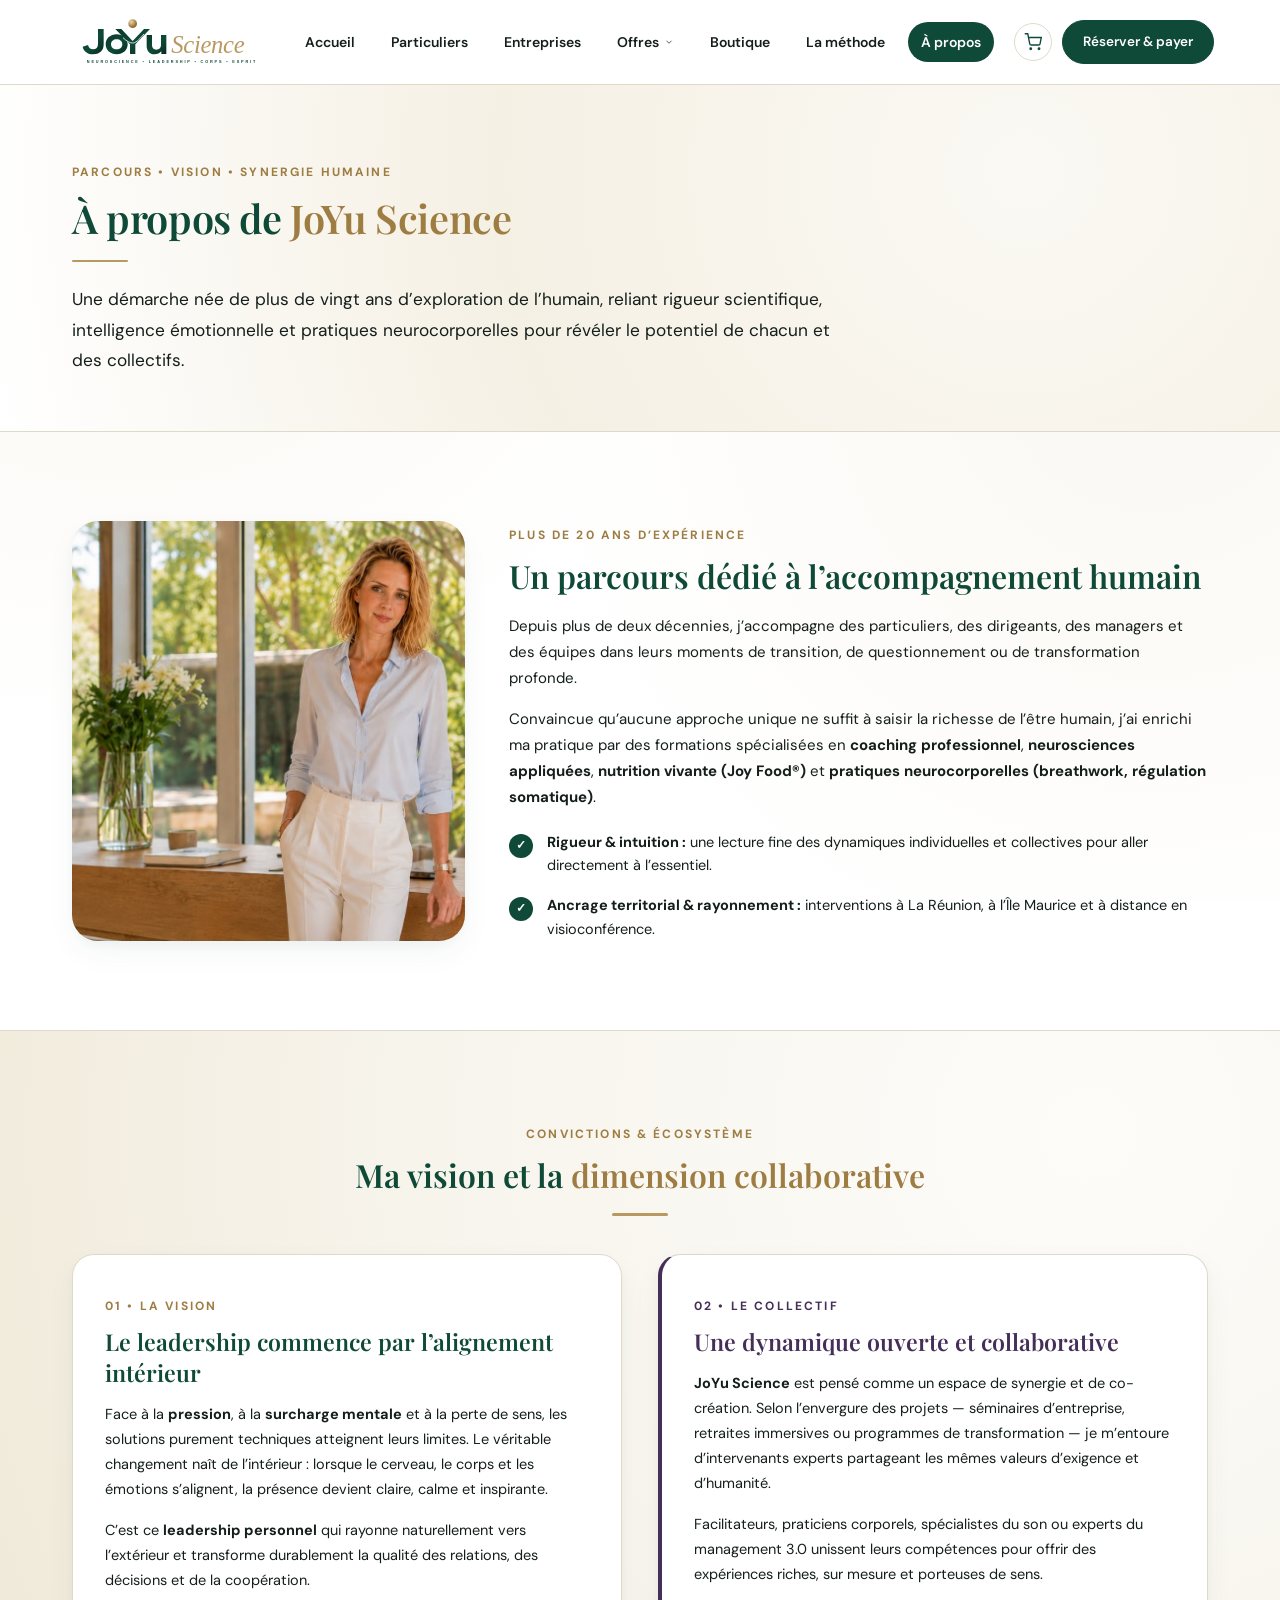
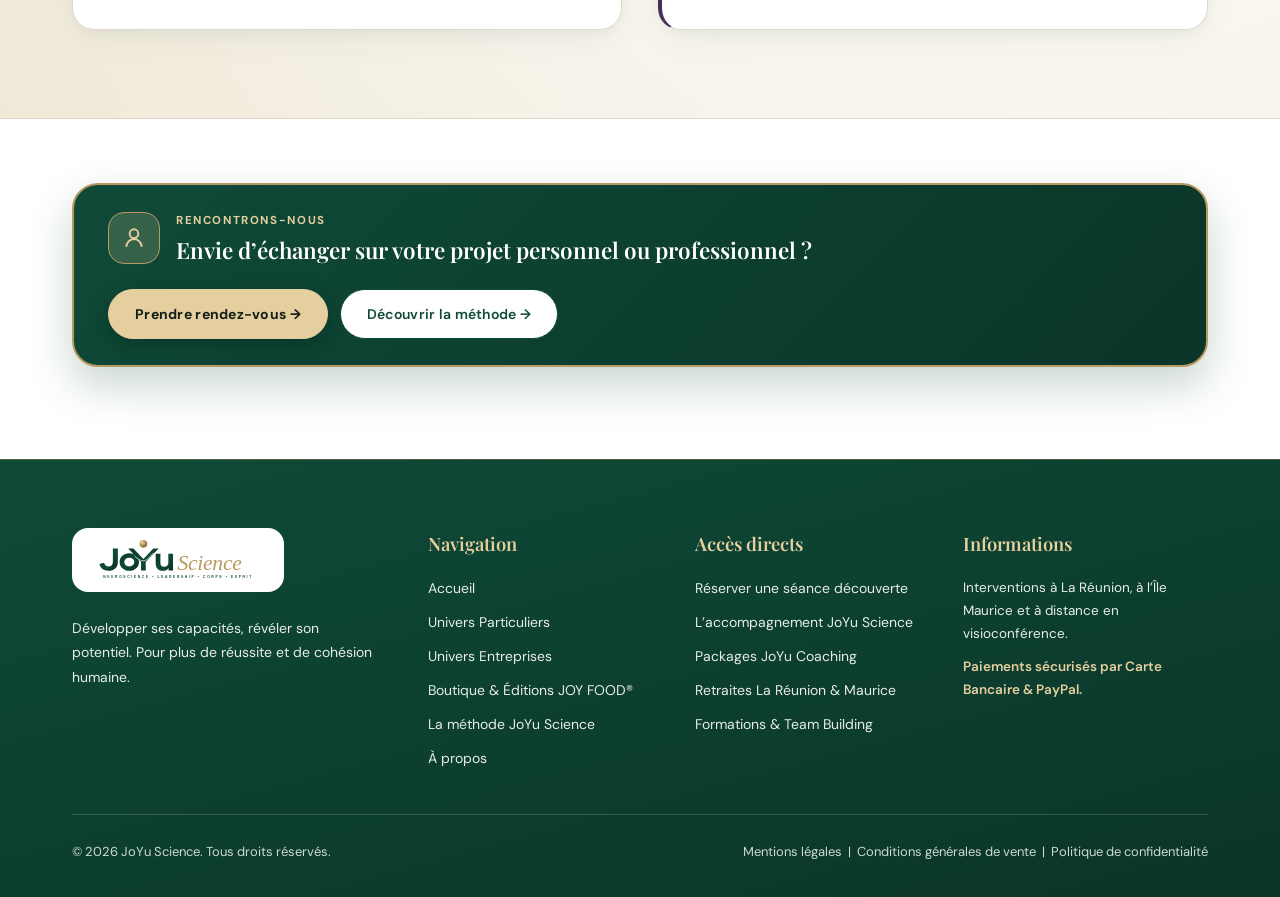
==== a-propos.html @ a9d7ed7b "maj projet" ====
<!DOCTYPE html>
<html lang="fr">

<head>
    <meta charset="UTF-8">
    <meta name="viewport" content="width=device-width, initial-scale=1.0">
    <title>À propos — JoYu Science | Parcours, Vision &amp; Dimension Collaborative</title>
    <meta name="description"
        content="Découvrez l’histoire de JoYu Science, plus de 20 ans d’expérience dans l’accompagnement humain, notre vision intégrative et notre écosystème collaboratif.">

    <link rel="stylesheet" href="style.css">
    <link rel="preconnect" href="https://fonts.googleapis.com">
    <link rel="preconnect" href="https://fonts.gstatic.com" crossorigin>
    <link
        href="https://fonts.googleapis.com/css2?family=DM+Sans:opsz,wght@9..40,400..700&family=Playfair+Display:wght@500..700&display=swap"
        rel="stylesheet">
</head>

<body id="top-anchor">

    <input type="checkbox" id="mobile-menu-toggle" class="css-state-input">

    <div class="site-wrapper">

        <!-- HEADER -->
        <header class="site-header">
            <div class="header-inner">
                <a href="index.html" class="brand-logo-link" title="JoYu Science — Accueil">
                    <img src="logo.svg" alt="JoYu Science — Neuroscience • Leadership • Corps • Esprit"
                        class="brand-logo-img" onerror="this.onerror=null;this.src='1000008343_2.jpg';">
                </a>

                <nav class="main-nav" aria-label="Navigation principale">
                    <div>
                        <div class="drawer-header-mobile">
                            <span style="font-family: var(--font-heading); font-size: 1.15rem; font-weight: 600; color: var(--joyu-green);">
                                JoYu <span style="color: var(--joyu-gold);">Science</span>
                            </span>
                            <label for="mobile-menu-toggle" class="drawer-close-btn" aria-label="Fermer le menu">
                                <svg width="16" height="16" viewBox="0 0 24 24" fill="none" stroke="currentColor" stroke-width="2">
                                    <path d="M18 6L6 18M6 6l12 12" />
                                </svg>
                            </label>
                        </div>

                        <ul class="nav-list">
                            <li class="nav-item">
                                <a href="index.html" class="nav-link nav-link-home">Accueil</a>
                            </li>
                            <li class="nav-item">
                                <a href="particuliers.html" class="nav-link nav-link-particuliers">Particuliers</a>
                            </li>
                            <li class="nav-item">
                                <a href="entreprises.html" class="nav-link nav-link-entreprises">Entreprises</a>
                            </li>
                            <li class="nav-item nav-item-dropdown">
                                <span class="nav-link">
                                    Offres
                                    <svg class="nav-chevron" viewBox="0 0 24 24" fill="none" stroke-width="2">
                                        <path d="M6 9l6 6 6-6" />
                                    </svg>
                                </span>
                                <ul class="dropdown-menu">
                                    <li>
                                        <a href="particuliers.html" class="dropdown-link">
                                            <span class="dropdown-title">Accompagnements &amp; Retraites</span>
                                            <span class="dropdown-sub">Packages JoYu Coaching, Retraites, Breathwork</span>
                                        </a>
                                    </li>
                                    <li>
                                        <a href="entreprises.html" class="dropdown-link plum-item">
                                            <span class="dropdown-title">Solutions Entreprises</span>
                                            <span class="dropdown-sub">Formations, Team Building, Séminaires &amp; QVT</span>
                                        </a>
                                    </li>
                                    <li>
                                        <a href="boutique.html" class="dropdown-link">
                                            <span class="dropdown-title">Boutique &amp; iBook Joy Food®</span>
                                            <span class="dropdown-sub">70 Clés healthy Joy Food® et formations vidéo</span>
                                        </a>
                                    </li>
                                </ul>
                            </li>
                            <li class="nav-item">
                                <a href="boutique.html" class="nav-link nav-link-boutique">Boutique</a>
                            </li>
                            <li class="nav-item">
                                <a href="methode.html" class="nav-link">La méthode</a>
                            </li>
                            <li class="nav-item">
                                <a href="a-propos.html" class="nav-link active">À propos</a>
                            </li>
                        </ul>
                    </div>

                    <div class="drawer-footer-mobile">
                        <a href="reservation.html" class="btn btn-green">Réserver une séance</a>
                    </div>
                </nav>

                <div class="header-cta-wrap">
                    <a href="reservation.html" class="header-cart-btn" title="Votre panier &amp; réservation">
                        <svg width="18" height="18" viewBox="0 0 24 24" fill="none" stroke="currentColor" stroke-width="1.8">
                            <circle cx="9" cy="21" r="1" />
                            <circle cx="20" cy="21" r="1" />
                            <path d="M1 1h4l2.68 13.39a2 2 0 0 0 2 1.61h9.72a2 2 0 0 0 2-1.61L23 6H6" />
                        </svg>
                    </a>
                    <a href="reservation.html" class="btn-header nav-link-reserver">Réserver &amp; payer</a>
                </div>

                <label for="mobile-menu-toggle" class="burger-trigger" aria-label="Ouvrir le menu">
                    <svg width="22" height="22" viewBox="0 0 24 24" fill="none" stroke="currentColor" stroke-width="2">
                        <path d="M3 7h18M3 12h18M3 17h18" />
                    </svg>
                </label>
            </div>

            <label for="mobile-menu-toggle" class="mobile-backdrop" aria-label="Fermer le menu"></label>
        </header>

        <!-- CONTENU À PROPOS -->
        <main class="page-view">

            <!-- 1. BANNIÈRE ÉDITORIALE À PROPOS -->
            <section class="page-banner">
                <div class="container">
                    <span class="eyebrow-strong">Parcours &bull; Vision &bull; Synergie Humaine</span>
                    <h1 class="heading-xl">À propos de <span style="color: var(--joyu-gold);">JoYu Science</span></h1>
                    <div class="gold-divider"></div>
                    <p style="max-width: 760px; color: var(--text-dark); font-size: 1.08rem; line-height: 1.75;">
                        Une démarche née de plus de vingt ans d’exploration de l’humain, reliant rigueur scientifique, intelligence émotionnelle et pratiques neurocorporelles pour révéler le potentiel de chacun et des collectifs.
                    </p>
                </div>
            </section>

            <!-- 2. MON PARCOURS (PHOTO + HISTOIRE) -->
            <section class="section-pad">
                <div class="container">
                    <div class="christie-2col">
                        <div class="christie-photo" style="height: 420px;">
                            <img src="assets/Section_Accompagnement_Christie/accueil-apropos.jpg"
                                alt="Christie — Fondatrice de JoYu Science"
                                onerror="this.onerror=null;this.src='https://images.unsplash.com/photo-1573496359142-b8d87734a5a2?auto=format&fit=crop&w=900&q=85';">
                        </div>

                        <div>
                            <span class="eyebrow-strong">Plus de 20 ans d’expérience</span>
                            <h2 class="heading-lg" style="margin-bottom: 18px;">Un parcours dédié à l’accompagnement humain</h2>
                            <p style="color: var(--text-dark); font-size: 15px; margin-bottom: 16px;">
                                Depuis plus de deux décennies, j’accompagne des particuliers, des dirigeants, des managers et des équipes dans leurs moments de transition, de questionnement ou de transformation profonde.
                            </p>
                            <p style="color: var(--text-dark); font-size: 15px; margin-bottom: 20px;">
                                Convaincue qu’aucune approche unique ne suffit à saisir la richesse de l’être humain, j’ai enrichi ma pratique par des formations spécialisées en <strong>coaching professionnel</strong>, <strong>neurosciences appliquées</strong>, <strong>nutrition vivante (Joy Food®)</strong> et <strong>pratiques neurocorporelles (breathwork, régulation somatique)</strong>.
                            </p>

                            <ul class="christie-checklist">
                                <li>
                                    <span class="check-badge-green">&#10003;</span>
                                    <span><strong>Rigueur &amp; intuition :</strong> une lecture fine des dynamiques individuelles et collectives pour aller directement à l’essentiel.</span>
                                </li>
                                <li>
                                    <span class="check-badge-green">&#10003;</span>
                                    <span><strong>Ancrage territorial &amp; rayonnement :</strong> interventions à La Réunion, à l’Île Maurice et à distance en visioconférence.</span>
                                </li>
                            </ul>
                        </div>
                    </div>
                </div>
            </section>

            <!-- 3. MA VISION & DIMENSION COLLABORATIVE -->
            <section class="section-pad bg-ivory">
                <div class="container">
                    <div class="section-header-center">
                        <span class="eyebrow-strong">Convictions &amp; Écosystème</span>
                        <h2 class="heading-lg">Ma vision et la <span style="color: var(--joyu-gold);">dimension collaborative</span></h2>
                        <div class="gold-divider center"></div>
                    </div>

                    <div class="split-2col" style="gap: 36px; align-items: stretch;">
                        <!-- Vision -->
                        <div class="checkout-box" style="display: flex; flex-direction: column; justify-content: space-between;">
                            <div>
                                <span class="eyebrow-strong">01 &bull; La Vision</span>
                                <h3 class="heading-md" style="font-size: 1.45rem; margin-bottom: 14px;">
                                    Le leadership commence par l’alignement intérieur
                                </h3>
                                <p style="color: var(--text-dark); font-size: 14.5px; margin-bottom: 16px;">
                                    Face à la <strong>pression</strong>, à la <strong>surcharge mentale</strong> et à la perte de sens, les solutions purement techniques atteignent leurs limites. Le véritable changement naît de l’intérieur : lorsque le cerveau, le corps et les émotions s’alignent, la présence devient claire, calme et inspirante.
                                </p>
                                <p style="color: var(--text-dark); font-size: 14.5px;">
                                    C’est ce <strong>leadership personnel</strong> qui rayonne naturellement vers l’extérieur et transforme durablement la qualité des relations, des décisions et de la coopération.
                                </p>
                            </div>
                        </div>

                        <!-- Dimension collaborative -->
                        <div class="checkout-box" style="border-left: 4px solid var(--joyu-plum); display: flex; flex-direction: column; justify-content: space-between;">
                            <div>
                                <span class="eyebrow-strong plum">02 &bull; Le Collectif</span>
                                <h3 class="heading-md" style="font-size: 1.45rem; color: var(--joyu-plum); margin-bottom: 14px;">
                                    Une dynamique ouverte et collaborative
                                </h3>
                                <p style="color: var(--text-dark); font-size: 14.5px; margin-bottom: 16px;">
                                    <strong>JoYu Science</strong> est pensé comme un espace de synergie et de co-création. Selon l’envergure des projets — séminaires d’entreprise, retraites immersives ou programmes de transformation — je m’entoure d’intervenants experts partageant les mêmes valeurs d’exigence et d’humanité.
                                </p>
                                <p style="color: var(--text-dark); font-size: 14.5px;">
                                    Facilitateurs, praticiens corporels, spécialistes du son ou experts du management 3.0 unissent leurs compétences pour offrir des expériences riches, sur mesure et porteuses de sens.
                                </p>
                            </div>
                        </div>
                    </div>
                </div>
            </section>

            <!-- 4. APPEL À L'ACTION -->
            <section class="section-pad-sm" style="padding: 64px 0 92px;">
                <div class="container">
                    <div class="booking-bar-card featured-booking-bar">
                        <div class="booking-bar-intro">
                            <span class="booking-cal-icon gold-badge">
                                <svg width="26" height="26" viewBox="0 0 24 24" fill="none" stroke="currentColor" stroke-width="1.8">
                                    <circle cx="12" cy="8" r="4" />
                                    <path d="M5 20c0-3.8 3.1-7 7-7s7 3.2 7 7" />
                                </svg>
                            </span>
                            <div>
                                <span style="font-size: 11.5px; text-transform: uppercase; letter-spacing: 0.14em; color: var(--joyu-gold-light); font-weight: 700; display: block; margin-bottom: 4px;">Rencontrons-nous</span>
                                <h3 class="heading-md" style="font-size: 1.4rem; color: var(--joyu-white);">Envie d’échanger sur votre projet personnel ou professionnel ?</h3>
                            </div>
                        </div>

                        <div style="display: flex; gap: 12px; flex-wrap: wrap;">
                            <a href="reservation.html" class="btn btn-gold-solid">Prendre rendez-vous &rarr;</a>
                            <a href="methode.html" class="btn btn-outline">Découvrir la méthode &rarr;</a>
                        </div>
                    </div>
                </div>
            </section>

        </main>

        <!-- FOOTER -->
        <footer class="site-footer">
            <div class="container">
                <div class="footer-grid">
                    <div>
                        <div class="footer-logo-box">
                            <img src="logo.svg" alt="JoYu Science" onerror="this.onerror=null;this.src='1000008343_2.jpg';">
                        </div>
                        <p style="font-size: 14px; color: rgba(255, 255, 255, 0.9); max-width: 300px;">
                            Développer ses capacités, révéler son potentiel. Pour plus de réussite et de cohésion humaine.
                        </p>
                    </div>

                    <div>
                        <h4 class="footer-heading">Navigation</h4>
                        <ul class="footer-links">
                            <li><a href="index.html">Accueil</a></li>
                            <li><a href="particuliers.html">Univers Particuliers</a></li>
                            <li><a href="entreprises.html">Univers Entreprises</a></li>
                            <li><a href="boutique.html">Boutique &amp; Éditions JOY FOOD®</a></li>
                            <li><a href="methode.html">La méthode JoYu Science</a></li>
                            <li><a href="a-propos.html">À propos</a></li>
                        </ul>
                    </div>

                    <div>
                        <h4 class="footer-heading">Accès directs</h4>
                        <ul class="footer-links">
                            <li><a href="reservation.html">Réserver une séance découverte</a></li>
                            <li><a href="accompagnement.html">L’accompagnement JoYu Science</a></li>
                            <li><a href="particuliers.html">Packages JoYu Coaching</a></li>
                            <li><a href="particuliers.html">Retraites La Réunion &amp; Maurice</a></li>
                            <li><a href="entreprises.html">Formations &amp; Team Building</a></li>
                        </ul>
                    </div>

                    <div>
                        <h4 class="footer-heading">Informations</h4>
                        <p style="font-size: 13.5px; color: rgba(255, 255, 255, 0.9); margin-bottom: 10px;">
                            Interventions à La Réunion, à l’Île Maurice et à distance en visioconférence.
                        </p>
                        <p style="font-size: 13.5px; color: var(--joyu-gold-light); font-weight: 600;">
                            Paiements sécurisés par Carte Bancaire &amp; PayPal.
                        </p>
                    </div>
                </div>

                <div class="footer-bottom">
                    <span>&copy; 2026 JoYu Science. Tous droits réservés.</span>
                    <span>Mentions légales &nbsp;|&nbsp; Conditions générales de vente &nbsp;|&nbsp; Politique de confidentialité</span>
                </div>
            </div>
        </footer>

    </div>

</body>

</html>
---- style.css ----
/* ==========================================================================
   CHARTE GRAPHIQUE JOYU SCIENCE — CALM DESIGN ÉDITORIAL & LUXE AÉRÉ
   Neurosciences • Leadership • Corps • Esprit
   ========================================================================== */

:root {
    /* Palette officielle JoYu Science */
    --joyu-green: #0f4a38;             /* Vert profond principal Particuliers (20%) */
    --joyu-green-dark: #093124;
    --joyu-green-soft: rgba(15, 74, 56, 0.06);
    --joyu-green-subtle: rgba(15, 74, 56, 0.14);

    --joyu-plum: #452e57;              /* Violet prune EXCLUSIF Entreprises (10%) */
    --joyu-plum-dark: #311f3f;
    --joyu-plum-soft: rgba(69, 46, 87, 0.08);

    --joyu-gold: #9e7d43;              /* Doré mat contrasté et lisible */
    --joyu-gold-bright: #b89961;
    --joyu-gold-light: #e5cf9e;
    --joyu-gold-soft: rgba(184, 153, 97, 0.25);

    --joyu-white: #ffffff;             /* Blanc pur dominant (65%) */
    --joyu-ivory: #f7f4ec;             /* Ivoire doux chaud */
    --joyu-ivory-light: #faf8f3;
    --joyu-cashmere: #fbf9f4;

    /* Neutres à contraste renforcé */
    --text-dark: #141f1b;
    --text-body: #2f3b37;
    --text-muted: #52605b;
    --border-light: #dfd9ca;

    /* Dégradés d'ambiance Calm Design */
    --joyu-calm-gradient: radial-gradient(circle at 85% 15%, #fdfcf9 0%, #f7f4ec 55%, #f0e9d8 100%);
    --joyu-calm-banner: radial-gradient(circle at 80% 25%, #fbf9f4 0%, #f5f0e4 50%, #ffffff 100%);

    /* Typographies éditoriales (Sans italique) */
    --font-heading: 'Playfair Display', Georgia, 'Times New Roman', serif;
    --font-sans: 'DM Sans', -apple-system, BlinkMacSystemFont, 'Segoe UI', Roboto, sans-serif;

    /* Géométrie & Respirations */
    --container-width: 1200px;
    --radius-xl: 26px;
    --radius-card: 22px;
    --radius-md: 16px;
    --radius-sm: 10px;
    --radius-pill: 9999px;

    /* Ombres diffuses */
    --shadow-ambient: 0 4px 20px -2px rgba(15, 74, 56, 0.05), 0 1px 3px rgba(15, 74, 56, 0.03);
    --shadow-card: 0 12px 34px -6px rgba(15, 74, 56, 0.07), 0 4px 12px -2px rgba(15, 74, 56, 0.04);
    --shadow-hover: 0 22px 50px -10px rgba(15, 74, 56, 0.13), 0 8px 18px -4px rgba(15, 74, 56, 0.06);

    --ease-calm: cubic-bezier(0.16, 1, 0.3, 1);
    --transition: all 0.35s var(--ease-calm);
    --transition-fast: all 0.22s ease-out;
}

*, *::before, *::after {
    box-sizing: border-box;
    margin: 0;
    padding: 0;
    font-style: normal !important;
}

html {
    scroll-behavior: smooth;
    -webkit-text-size-adjust: 100%;
}

body {
    background-color: var(--joyu-white);
    background-image:
        radial-gradient(circle at 10% 12%, rgba(247, 244, 236, 0.8) 0%, rgba(255, 255, 255, 0) 45%),
        radial-gradient(circle at 90% 40%, rgba(247, 244, 236, 0.65) 0%, rgba(255, 255, 255, 0) 50%);
    background-attachment: fixed;
    color: var(--text-dark);
    font-family: var(--font-sans);
    font-size: 16px;
    line-height: 1.72;
    -webkit-font-smoothing: antialiased;
    overflow-x: hidden;
}

img {
    max-width: 100%;
    display: block;
}

.css-state-input {
    position: absolute !important;
    opacity: 0 !important;
    pointer-events: none !important;
    width: 0 !important;
    height: 0 !important;
    clip: rect(0, 0, 0, 0) !important;
}

/* --------------------------------------------------------------------------
   1. HEADER ÉDITORIAL & NAVIGATION
   -------------------------------------------------------------------------- */
.site-header {
    background: rgba(255, 255, 255, 0.96);
    backdrop-filter: blur(16px);
    -webkit-backdrop-filter: blur(16px);
    border-bottom: 1px solid var(--border-light);
    position: sticky;
    top: 0;
    z-index: 1000;
    width: 100%;
}

.header-inner {
    max-width: var(--container-width);
    width: 100%;
    margin: 0 auto;
    padding: 0 32px;
    height: 84px;
    display: flex;
    align-items: center;
    justify-content: space-between;
    gap: 20px;
}

.brand-logo-link {
    cursor: pointer;
    display: inline-flex;
    align-items: center;
    flex-shrink: 0;
    text-decoration: none;
}

.brand-logo-img {
    width: auto;
    height: 50px;
    max-width: 220px;
    object-fit: contain;
    display: block;
    mix-blend-mode: multiply;
}

.main-nav {
    display: flex;
    align-items: center;
    justify-content: center;
    flex: 1;
}

.nav-list {
    list-style: none;
    display: flex;
    align-items: center;
    gap: 10px;
}

.nav-item {
    position: relative;
}

.nav-link {
    cursor: pointer;
    font-size: 14px;
    font-weight: 600;
    color: var(--text-dark);
    padding: 8px 13px;
    border-radius: var(--radius-pill);
    display: inline-flex;
    align-items: center;
    gap: 5px;
    text-decoration: none;
    transition: var(--transition-fast);
    white-space: nowrap;
}

.nav-link:hover {
    color: var(--joyu-green);
    background-color: var(--joyu-ivory);
}

.nav-chevron {
    width: 10px;
    height: 10px;
    stroke: currentColor;
    transition: transform 0.3s ease;
    opacity: 0.85;
}

.nav-item-dropdown:hover .dropdown-menu {
    opacity: 1;
    visibility: visible;
    transform: translateY(0);
    pointer-events: auto;
}

.nav-item-dropdown:hover .nav-chevron {
    transform: rotate(180deg);
}

.dropdown-menu {
    list-style: none;
    position: absolute;
    top: calc(100% + 10px);
    left: -12px;
    min-width: 295px;
    background: var(--joyu-white);
    border: 1px solid var(--border-light);
    border-top: 2px solid var(--joyu-gold-bright);
    border-radius: var(--radius-md);
    box-shadow: var(--shadow-hover);
    padding: 10px 8px;
    opacity: 0;
    visibility: hidden;
    transform: translateY(8px);
    transition: var(--transition);
    z-index: 1100;
    pointer-events: none;
}

.dropdown-link {
    cursor: pointer;
    display: block;
    padding: 10px 16px;
    border-radius: var(--radius-sm);
    text-decoration: none;
    transition: var(--transition-fast);
}

.dropdown-link:hover {
    background-color: var(--joyu-ivory);
}

.dropdown-title {
    display: block;
    font-size: 13.5px;
    font-weight: 700;
    color: var(--joyu-green);
}

.dropdown-link.plum-item .dropdown-title {
    color: var(--joyu-plum);
}

.dropdown-sub {
    display: block;
    font-size: 12.5px;
    color: var(--text-muted);
    margin-top: 2px;
}

.nav-link.active {
    background-color: var(--joyu-green);
    color: var(--joyu-white);
}

.nav-link-entreprises.active {
    background-color: var(--joyu-plum);
    color: var(--joyu-white);
}

.header-cta-wrap {
    flex-shrink: 0;
    display: flex;
    align-items: center;
    gap: 10px;
}

.header-cart-btn {
    cursor: pointer;
    width: 38px;
    height: 38px;
    border-radius: var(--radius-pill);
    border: 1px solid var(--border-light);
    background: var(--joyu-white);
    color: var(--joyu-green);
    display: inline-flex;
    align-items: center;
    justify-content: center;
    text-decoration: none;
    transition: var(--transition-fast);
}

.header-cart-btn:hover {
    border-color: var(--joyu-gold-bright);
    background: var(--joyu-ivory);
}

.btn-header {
    cursor: pointer;
    display: inline-flex;
    align-items: center;
    justify-content: center;
    background-color: var(--joyu-green);
    color: var(--joyu-white);
    font-size: 13.5px;
    font-weight: 600;
    padding: 9px 20px;
    border-radius: var(--radius-pill);
    border: 1px solid var(--joyu-green);
    text-decoration: none;
    transition: var(--transition);
    white-space: nowrap;
}

.btn-header:hover {
    background-color: var(--joyu-green-dark);
    border-color: var(--joyu-gold-bright);
    transform: translateY(-2px);
}

.burger-trigger {
    display: none;
    cursor: pointer;
    width: 42px;
    height: 42px;
    border: 1px solid var(--border-light);
    border-radius: var(--radius-pill);
    background-color: var(--joyu-white);
    color: var(--joyu-green);
    align-items: center;
    justify-content: center;
}

.drawer-header-mobile,
.drawer-footer-mobile,
.mobile-backdrop {
    display: none;
}

/* --------------------------------------------------------------------------
   2. COMPOSANTS GÉNÉRAUX & HIÉRARCHIE VISUELLE CONTRASTÉE
   -------------------------------------------------------------------------- */
.container {
    max-width: var(--container-width);
    margin: 0 auto;
    padding: 0 32px;
    width: 100%;
}

.section-pad {
    padding: 88px 0;
}

.section-pad-sm {
    padding: 38px 0;
}

.bg-ivory {
    background: var(--joyu-calm-gradient);
    border-top: 1px solid var(--border-light);
    border-bottom: 1px solid var(--border-light);
}

.eyebrow,
.eyebrow-strong {
    display: inline-block;
    font-size: 12px;
    font-weight: 700;
    letter-spacing: 0.18em;
    text-transform: uppercase;
    color: var(--joyu-gold);
    margin-bottom: 10px;
}

.eyebrow.plum,
.eyebrow-strong.plum {
    color: var(--joyu-plum);
}

.heading-xl {
    font-family: var(--font-heading);
    font-size: clamp(1.65rem, 3.1vw, 2.55rem);
    font-weight: 600;
    line-height: 1.24;
    letter-spacing: -0.01em;
    color: var(--joyu-green);
}

.heading-lg {
    font-family: var(--font-heading);
    font-size: clamp(1.5rem, 2.5vw, 2.15rem);
    font-weight: 600;
    line-height: 1.26;
    color: var(--joyu-green);
}

.heading-md {
    font-family: var(--font-heading);
    font-size: 1.28rem;
    font-weight: 600;
    line-height: 1.34;
    color: var(--joyu-green);
}

.gold-divider {
    width: 56px;
    height: 2.5px;
    background-color: var(--joyu-gold-bright);
    margin: 18px 0 22px;
    border-radius: var(--radius-pill);
}

.gold-divider.center {
    margin-left: auto;
    margin-right: auto;
}

.section-header-center {
    max-width: 780px;
    margin: 0 auto 38px;
    text-align: center;
}

.btn {
    cursor: pointer;
    display: inline-flex;
    align-items: center;
    justify-content: center;
    gap: 9px;
    font-family: var(--font-sans);
    font-size: 14px;
    font-weight: 600;
    letter-spacing: 0.02em;
    padding: 12px 26px;
    border-radius: var(--radius-pill);
    border: 1.5px solid transparent;
    text-decoration: none;
    transition: var(--transition);
    width: auto;
    white-space: nowrap;
}

.btn-green {
    background-color: var(--joyu-green);
    color: var(--joyu-white);
    border-color: var(--joyu-green);
    box-shadow: 0 4px 14px rgba(15, 74, 56, 0.2);
}

.btn-green:hover {
    background-color: var(--joyu-green-dark);
    border-color: var(--joyu-gold-bright);
    transform: translateY(-2px);
}

.btn-plum {
    background-color: var(--joyu-plum);
    color: var(--joyu-white);
    border-color: var(--joyu-plum);
    box-shadow: 0 4px 14px rgba(69, 46, 87, 0.22);
}

.btn-plum:hover {
    background-color: var(--joyu-plum-dark);
    border-color: var(--joyu-gold-bright);
    transform: translateY(-2px);
}

.btn-outline {
    background-color: var(--joyu-white);
    color: var(--joyu-green);
    border-color: var(--joyu-green);
}

.btn-outline:hover {
    background-color: var(--joyu-ivory);
    border-color: var(--joyu-gold-bright);
    transform: translateY(-2px);
}

.btn-method-highlight {
    background-color: var(--joyu-green);
    color: var(--joyu-white);
    border: 2px solid var(--joyu-gold-bright);
    padding: 13px 32px;
    font-size: 14.5px;
    font-weight: 700;
    box-shadow: 0 10px 26px rgba(15, 74, 56, 0.24);
}

.btn-method-highlight:hover {
    background-color: var(--joyu-green-dark);
    transform: translateY(-2px);
    box-shadow: 0 14px 32px rgba(15, 74, 56, 0.32);
}

.btn-gold-solid {
    background-color: var(--joyu-gold-light);
    color: #141f1b;
    font-weight: 700;
    border-color: var(--joyu-gold-light);
    box-shadow: 0 6px 20px rgba(0, 0, 0, 0.22);
}

.btn-gold-solid:hover {
    background-color: var(--joyu-white);
    transform: translateY(-2px);
}

.page-view {
    display: block;
    animation: calmFadeIn 0.4s var(--ease-calm);
}

@keyframes calmFadeIn {
    from { opacity: 0; transform: translateY(8px); }
    to { opacity: 1; transform: translateY(0); }
}

/* --------------------------------------------------------------------------
   3. HERO PLEIN ÉCRAN (VERT = PARTICULIERS / VIOLET = ENTREPRISES)
   -------------------------------------------------------------------------- */
.fullscreen-hero {
    position: relative;
    width: 100%;
    min-height: calc(100vh - 84px);
    min-height: calc(100svh - 84px);
    display: flex;
    align-items: center;
    justify-content: center;
    text-align: center;
    overflow: hidden;
    padding: 56px 0;
}

.fullscreen-hero-bg {
    position: absolute;
    inset: 0;
    width: 100%;
    height: 100%;
    object-fit: cover;
    object-position: center 25%;
    z-index: 0;
}

.fullscreen-hero-overlay {
    position: absolute;
    inset: 0;
    background: linear-gradient(
        180deg,
        rgba(9, 49, 36, 0.32) 0%,
        rgba(15, 74, 56, 0.46) 55%,
        rgba(9, 49, 36, 0.62) 100%
    );
    z-index: 1;
}

.fullscreen-hero-content {
    position: relative;
    z-index: 2;
    max-width: 860px;
    margin: 0 auto;
    color: var(--joyu-white);
}

.hero-title-light {
    color: var(--joyu-white);
    text-shadow: 0 2px 18px rgba(0, 0, 0, 0.48);
    margin-bottom: 18px;
}

.visual-hero-sub,
.hero-sub-accessible {
    font-family: var(--font-sans);
    font-weight: 500;
    font-size: clamp(0.98rem, 1.45vw, 1.12rem);
    line-height: 1.65;
    max-width: 720px;
    margin: 0 auto 30px;
}

.hero-sub-accessible {
    color: var(--joyu-white);
    text-shadow: 0 1px 12px rgba(0, 0, 0, 0.55);
}

.home-pillars-line {
    font-size: 0.88rem;
    font-weight: 500;
    letter-spacing: 0.14em;
    text-transform: uppercase;
    color: var(--joyu-gold-light);
    margin-bottom: 18px;
    white-space: nowrap;
}

.home-pillars-line span {
    color: var(--joyu-gold-bright);
    margin: 0 6px;
}

.home-dual-cta {
    display: flex;
    justify-content: center;
    gap: 16px;
    flex-wrap: wrap;
}

.home-portal-pill {
    min-width: 215px;
    padding: 14px 30px;
    font-size: 15px;
    font-weight: 700;
}

/* Boutons Particuliers : Principal vert profond, secondaire fond blanc & texte vert */
.btn-hero-particuliers {
    background-color: var(--joyu-green);
    color: var(--joyu-white);
    border: 2px solid var(--joyu-gold-bright);
    box-shadow: 0 10px 28px rgba(0, 0, 0, 0.3);
}

.btn-hero-particuliers:hover {
    background-color: var(--joyu-green-dark);
    border-color: var(--joyu-gold-light);
    transform: translateY(-3px);
    box-shadow: 0 14px 34px rgba(0, 0, 0, 0.38);
}

.btn-hero-secondary-green {
    background-color: var(--joyu-white);
    color: var(--joyu-green);
    border: 2px solid var(--joyu-gold-bright);
    box-shadow: 0 10px 26px rgba(0, 0, 0, 0.25);
}

.btn-hero-secondary-green:hover {
    background-color: var(--joyu-ivory);
    color: var(--joyu-green-dark);
    border-color: var(--joyu-green);
    transform: translateY(-3px);
}

/* Boutons Entreprises : Principal violet prune, secondaire fond blanc & texte violet prune */
.btn-hero-entreprises {
    background-color: var(--joyu-plum);
    color: var(--joyu-white);
    border: 2px solid var(--joyu-gold-bright);
    box-shadow: 0 10px 28px rgba(0, 0, 0, 0.3);
}

.btn-hero-entreprises:hover {
    background-color: var(--joyu-plum-dark);
    border-color: var(--joyu-gold-light);
    transform: translateY(-3px);
    box-shadow: 0 14px 34px rgba(0, 0, 0, 0.38);
}

.btn-hero-secondary-plum {
    background-color: var(--joyu-white);
    color: var(--joyu-plum);
    border: 2px solid var(--joyu-gold-bright);
    box-shadow: 0 10px 26px rgba(0, 0, 0, 0.25);
}

.btn-hero-secondary-plum:hover {
    background-color: var(--joyu-ivory);
    color: var(--joyu-plum-dark);
    border-color: var(--joyu-plum);
    transform: translateY(-3px);
}

/* --------------------------------------------------------------------------
   4. SECTION MÉTHODE (SCHÉMA EN PREMIER + ÉTAPES ALIGNÉES SUR MOBILE)
   -------------------------------------------------------------------------- */
.method-panel-ivory {
    background: var(--joyu-ivory);
    border: 1px solid var(--border-light);
    border-radius: var(--radius-xl);
    padding: 40px 34px;
    box-shadow: var(--shadow-ambient);
    width: 100%;
    overflow: hidden;
}

.method-schema-first-layout {
    display: grid;
    grid-template-columns: 1fr 1.55fr;
    gap: 32px;
    align-items: center;
    width: 100%;
}

.method-schema-first-layout > div {
    min-width: 0;
    width: 100%;
}

.method-particulier-layout {
    display: grid;
    grid-template-columns: 1fr 1.4fr;
    gap: 32px;
    align-items: center;
    width: 100%;
}

.method-3steps-flow {
    display: grid;
    grid-template-columns: 1fr auto 1fr auto 1fr;
    gap: 10px;
    align-items: stretch;
    width: 100%;
}

.method-step-box {
    background: var(--joyu-white);
    border: 1px solid var(--border-light);
    border-radius: var(--radius-card);
    padding: 20px 15px;
    text-align: center;
    box-shadow: var(--shadow-ambient);
    display: flex;
    flex-direction: column;
    justify-content: flex-start;
}

.step-icon-circle {
    width: 44px;
    height: 44px;
    border-radius: 50%;
    margin: 0 auto 12px;
    display: inline-flex;
    align-items: center;
    justify-content: center;
}

.step-icon-circle.green {
    background: rgba(15, 74, 56, 0.1);
    color: var(--joyu-green);
}

.step-icon-circle.gold {
    background: rgba(184, 153, 97, 0.18);
    color: var(--joyu-gold);
}

.step-icon-circle svg {
    width: 21px;
    height: 21px;
}

.method-step-box h4 {
    font-size: 14.5px;
    font-weight: 700;
    color: var(--text-dark);
    margin-bottom: 6px;
}

.method-step-box p {
    font-size: 13px;
    line-height: 1.5;
    color: var(--text-body);
}

.step-flow-arrow {
    font-size: 18px;
    color: var(--joyu-green);
    font-weight: 700;
    align-self: center;
}

.venn-vitruvian-wrapper {
    display: flex;
    justify-content: center;
    align-items: center;
    width: 100%;
    margin: 0 auto;
}

.venn-vitruvian-svg {
    display: block;
    width: 100%;
    max-width: 330px;
    height: auto;
    margin: 0 auto;
}

.movements-3grid {
    display: grid;
    grid-template-columns: repeat(3, 1fr);
    gap: 24px;
    align-items: stretch;
}

.movement-card {
    background: var(--joyu-white);
    border: 1px solid var(--border-light);
    border-radius: var(--radius-card);
    padding: 30px 24px;
    text-align: center;
    box-shadow: var(--shadow-card);
    display: flex;
    flex-direction: column;
    justify-content: space-between;
    transition: var(--transition);
}

.movement-card.featured {
    border: 1.5px solid var(--joyu-gold-bright);
    box-shadow: var(--shadow-hover);
}

.movement-step-badge {
    display: inline-block;
    margin: 0 auto;
    font-size: 11px;
    font-weight: 700;
    letter-spacing: 0.14em;
    text-transform: uppercase;
    padding: 4px 14px;
    border-radius: var(--radius-pill);
}

.movement-step-badge.green {
    background: rgba(15, 74, 56, 0.1);
    color: var(--joyu-green);
}

.movement-step-badge.gold {
    background: rgba(184, 153, 97, 0.2);
    color: #7d602c;
}

.movement-step-badge.plum {
    background: rgba(69, 46, 87, 0.12);
    color: var(--joyu-plum);
}

.movement-card h4 {
    font-family: var(--font-heading);
    font-size: 1.25rem;
    font-weight: 600;
    color: var(--text-dark);
    margin-bottom: 8px;
}

.movement-card p {
    font-size: 14px;
    line-height: 1.58;
    color: var(--text-body);
    margin-bottom: 14px;
}

.movement-tag {
    font-size: 12px;
    font-weight: 700;
    color: var(--joyu-gold);
    text-transform: uppercase;
    letter-spacing: 0.08em;
}

.method-b2b-3col {
    display: grid;
    grid-template-columns: 1.15fr 1fr 1.1fr;
    gap: 32px;
    align-items: center;
}

.method-b2b-left {
    border-left: 3px solid var(--joyu-gold-bright);
    padding-left: 20px;
}

.text-arrow-link {
    cursor: pointer;
    display: inline-flex;
    align-items: center;
    gap: 8px;
    font-weight: 700;
    font-size: 14.5px;
    color: var(--joyu-green);
    transition: var(--transition-fast);
}

.text-arrow-link:hover {
    color: var(--joyu-gold);
    transform: translateX(3px);
}

.method-b2b-steps {
    display: flex;
    flex-direction: column;
    gap: 18px;
    border-left: 1px solid var(--border-light);
    padding-left: 26px;
}

.b2b-step-row {
    display: flex;
    align-items: flex-start;
    gap: 14px;
}

.b2b-step-ico {
    width: 38px;
    height: 38px;
    border-radius: 12px;
    flex-shrink: 0;
    display: inline-flex;
    align-items: center;
    justify-content: center;
    background: var(--joyu-white);
    border: 1px solid var(--border-light);
}

.b2b-step-ico.plum { color: var(--joyu-plum); }
.b2b-step-ico.gold { color: var(--joyu-gold); }
.b2b-step-ico.green { color: var(--joyu-green); }

.b2b-step-row h4 {
    font-size: 14.5px;
    font-weight: 700;
    color: var(--text-dark);
    line-height: 1.25;
}

.b2b-step-row p {
    font-size: 13.5px;
    color: var(--text-body);
}

/* --------------------------------------------------------------------------
   5. CARROUSELS HORIZONTAUX TACTILES (OFFRES, PILIERS & TÉMOIGNAGES)
   -------------------------------------------------------------------------- */
.horizontal-carousel-wrapper {
    position: relative;
    display: flex;
    align-items: center;
}

.horizontal-scroll-track {
    display: flex;
    gap: 18px;
    overflow-x: auto;
    scroll-snap-type: x mandatory;
    scroll-behavior: smooth;
    -webkit-overflow-scrolling: touch;
    padding: 8px 4px 16px;
    width: 100%;
    scrollbar-width: thin;
    scrollbar-color: var(--joyu-gold-bright) var(--joyu-ivory);
}

.horizontal-scroll-track::-webkit-scrollbar {
    height: 6px;
}

.horizontal-scroll-track::-webkit-scrollbar-track {
    background: var(--joyu-ivory);
    border-radius: var(--radius-pill);
}

.horizontal-scroll-track::-webkit-scrollbar-thumb {
    background: var(--joyu-gold-bright);
    border-radius: var(--radius-pill);
}

.carousel-offer-card {
    flex: 0 0 calc(25% - 14px);
    min-width: 230px;
    scroll-snap-align: start;
    cursor: pointer;
    background: var(--joyu-white);
    border: 1px solid var(--border-light);
    border-radius: var(--radius-card);
    padding: 12px;
    display: flex;
    flex-direction: column;
    justify-content: space-between;
    text-decoration: none;
    box-shadow: var(--shadow-card);
    transition: var(--transition);
}

.carousel-offer-card:hover {
    border-color: var(--joyu-gold-bright);
    transform: translateY(-4px);
    box-shadow: var(--shadow-hover);
}

.carousel-pillar-card {
    flex: 0 0 calc(33.333% - 12px);
    min-width: 290px;
    scroll-snap-align: start;
}

.carousel-nav-circle {
    position: absolute;
    top: 50%;
    transform: translateY(-50%);
    width: 38px;
    height: 38px;
    border-radius: 50%;
    background-color: var(--joyu-white);
    border: 1px solid var(--border-light);
    box-shadow: var(--shadow-card);
    color: var(--joyu-green);
    display: inline-flex;
    align-items: center;
    justify-content: center;
    font-size: 20px;
    text-decoration: none;
    z-index: 5;
    transition: var(--transition-fast);
}

.carousel-nav-circle:hover {
    background-color: var(--joyu-green);
    color: var(--joyu-white);
    border-color: var(--joyu-green);
}

.carousel-nav-circle.left { left: -18px; }
.carousel-nav-circle.right { right: -18px; }

.compact-card-media {
    width: 100%;
    height: 150px;
    border-radius: var(--radius-md);
    overflow: hidden;
    background-color: var(--joyu-cashmere);
}

.compact-card-media img {
    width: 100%;
    height: 100%;
    object-fit: cover;
    object-position: center 25%;
}

.compact-card-body {
    padding: 14px 6px 4px;
    display: flex;
    flex-direction: column;
    flex: 1;
}

.compact-card-title {
    font-family: var(--font-sans);
    font-size: 15px;
    font-weight: 700;
    line-height: 1.3;
    color: var(--joyu-green);
    margin-bottom: 6px;
}

.compact-card-desc {
    font-size: 13.5px;
    line-height: 1.48;
    color: var(--text-body);
    margin-bottom: 12px;
    flex: 1;
}

.compact-card-arrow {
    font-size: 16px;
    color: var(--joyu-green);
    font-weight: 700;
    transition: transform 0.25s ease;
}

.carousel-offer-card:hover .compact-card-arrow {
    transform: translateX(4px);
    color: var(--joyu-gold);
}

.solution-b2b-card {
    cursor: pointer;
    background: var(--joyu-white);
    border: 1px solid var(--border-light);
    border-radius: var(--radius-card);
    overflow: hidden;
    display: flex;
    flex-direction: column;
    text-align: center;
    box-shadow: var(--shadow-card);
    transition: var(--transition);
}

.solution-b2b-card:hover {
    border-color: var(--joyu-gold-bright);
    transform: translateY(-4px);
    box-shadow: var(--shadow-hover);
}

.solution-b2b-media {
    position: relative;
    width: 100%;
    height: 155px;
    background-color: var(--joyu-cashmere);
}

.solution-b2b-media img {
    width: 100%;
    height: 100%;
    object-fit: cover;
    object-position: center 25%;
    border-radius: var(--radius-card) var(--radius-card) 0 0;
}

.solution-badge {
    position: absolute;
    bottom: -21px;
    left: 50%;
    transform: translateX(-50%);
    width: 42px;
    height: 42px;
    border-radius: 50%;
    color: var(--joyu-white);
    border: 3px solid var(--joyu-white);
    display: inline-flex;
    align-items: center;
    justify-content: center;
    box-shadow: 0 4px 12px rgba(0, 0, 0, 0.14);
}

.solution-badge.green { background-color: var(--joyu-green); }
.solution-badge.plum { background-color: var(--joyu-plum); }

.solution-b2b-body {
    padding: 30px 14px 18px;
    display: flex;
    flex-direction: column;
    align-items: center;
    flex: 1;
}

.solution-b2b-body h3 {
    font-family: var(--font-sans);
    font-size: 14.5px;
    font-weight: 700;
    line-height: 1.3;
    color: var(--joyu-green);
    margin-bottom: 8px;
}

.solution-b2b-body h3.plum-title { color: var(--joyu-plum); }

.solution-b2b-body p {
    font-size: 13px;
    line-height: 1.48;
    color: var(--text-body);
    margin-bottom: 16px;
    flex: 1;
}

.round-arrow-btn {
    width: 30px;
    height: 30px;
    border-radius: 50%;
    border: 1px solid var(--border-light);
    display: inline-flex;
    align-items: center;
    justify-content: center;
    font-size: 13px;
    color: var(--text-dark);
    transition: var(--transition-fast);
}

.solution-b2b-card:hover .round-arrow-btn {
    background-color: var(--joyu-plum);
    color: var(--joyu-white);
    border-color: var(--joyu-plum);
}

/* --------------------------------------------------------------------------
   6. CHIFFRES CLÉS AVEC RECALCUL ANIMÉ & TÉMOIGNAGES DÉFILANTS
   -------------------------------------------------------------------------- */
@property --num-exp {
    syntax: "<integer>";
    initial-value: 0;
    inherits: false;
}

@property --num-people {
    syntax: "<integer>";
    initial-value: 0;
    inherits: false;
}

@property --num-corp {
    syntax: "<integer>";
    initial-value: 0;
    inherits: false;
}

@keyframes countTo20 {
    from { --num-exp: 0; }
    to   { --num-exp: 20; }
}

@keyframes countTo1500 {
    from { --num-people: 0; }
    to   { --num-people: 1500; }
}

@keyframes countTo120 {
    from { --num-corp: 0; }
    to   { --num-corp: 120; }
}

@keyframes floatUpFade {
    from { opacity: 0; transform: translateY(14px); }
    to   { opacity: 1; transform: translateY(0); }
}

.key-figures-grid {
    display: grid;
    grid-template-columns: repeat(3, 1fr);
    gap: 24px;
}

.key-figure-card {
    background: var(--joyu-cashmere);
    border: 1px solid var(--border-light);
    border-bottom: 3px solid var(--joyu-gold-bright);
    border-radius: var(--radius-card);
    padding: 32px 24px;
    text-align: center;
    box-shadow: var(--shadow-ambient);
    animation: floatUpFade 0.65s var(--ease-calm) backwards;
    animation-delay: var(--delay, 0s);
    transition: var(--transition);
}

.key-figure-card:hover {
    background: var(--joyu-white);
    transform: translateY(-5px);
    box-shadow: var(--shadow-hover);
}

.key-figure-number {
    display: block;
    font-family: var(--font-heading);
    font-size: clamp(2.2rem, 3.6vw, 2.9rem);
    font-weight: 700;
    color: var(--joyu-green);
    line-height: 1.1;
    margin-bottom: 8px;
    font-variant-numeric: tabular-nums;
}

.recalc-num {
    display: inline-block;
}

.recalc-num[data-target="20"] {
    counter-reset: val var(--num-exp);
    animation: countTo20 2.2s cubic-bezier(0.16, 1, 0.3, 1) forwards;
    animation-timeline: view();
    animation-range: entry 15% cover 45%;
}

.recalc-num[data-target="1500"] {
    counter-reset: val var(--num-people);
    animation: countTo1500 2.4s cubic-bezier(0.16, 1, 0.3, 1) forwards;
    animation-timeline: view();
    animation-range: entry 15% cover 45%;
}

.recalc-num[data-target="120"] {
    counter-reset: val var(--num-corp);
    animation: countTo120 2.2s cubic-bezier(0.16, 1, 0.3, 1) forwards;
    animation-timeline: view();
    animation-range: entry 15% cover 45%;
}

.recalc-num::after {
    content: counter(val);
}

@supports not (animation-timeline: view()) {
    .recalc-num[data-target="20"] { animation: countTo20 2s ease-out forwards; }
    .recalc-num[data-target="1500"] { animation: countTo1500 2.2s ease-out forwards; }
    .recalc-num[data-target="120"] { animation: countTo120 2s ease-out forwards; }
}

.gold-plus {
    color: var(--joyu-gold);
    margin-left: 2px;
}

.key-figure-label {
    display: block;
    font-size: 15px;
    font-weight: 700;
    color: var(--text-dark);
    margin-bottom: 4px;
}

.key-figure-sub {
    display: block;
    font-size: 13px;
    color: var(--text-muted);
}

.carousel-quote-card {
    flex: 0 0 calc(33.333% - 12px);
    min-width: 270px;
    scroll-snap-align: start;
    background: var(--joyu-white);
    border: 1px solid var(--border-light);
    border-radius: var(--radius-card);
    padding: 28px 24px;
    display: flex;
    flex-direction: column;
    justify-content: space-between;
    box-shadow: var(--shadow-card);
    transition: var(--transition);
}

.carousel-quote-card:hover {
    border-color: var(--joyu-gold-bright);
    transform: translateY(-3px);
}

.quote-text {
    font-size: 14.5px;
    line-height: 1.65;
    color: var(--text-dark);
    margin-bottom: 18px;
}

.quote-author {
    border-top: 1px solid var(--border-light);
    padding-top: 12px;
}

.quote-name {
    display: block;
    font-size: 14px;
    font-weight: 700;
    color: var(--joyu-green);
}

.quote-role {
    display: block;
    font-size: 12.5px;
    color: var(--text-muted);
}

/* --------------------------------------------------------------------------
   7. L'ACCOMPAGNEMENT, SECTION RÉSULTATS ENTREPRISES & CALENDRIER
   -------------------------------------------------------------------------- */
.christie-2col {
    display: grid;
    grid-template-columns: 0.72fr 1.28fr;
    gap: 44px;
    align-items: center;
}

.christie-photo {
    width: 100%;
    height: 360px;
    border-radius: var(--radius-xl);
    box-shadow: var(--shadow-card);
    overflow: hidden;
    background-color: var(--joyu-cashmere);
}

.christie-photo img {
    width: 100%;
    height: 100%;
    object-fit: cover;
    object-position: center 20%;
}

.christie-checklist {
    list-style: none;
    display: flex;
    flex-direction: column;
    gap: 16px;
}

.christie-checklist li {
    display: flex;
    align-items: flex-start;
    gap: 14px;
    font-size: 14.5px;
    color: var(--text-dark);
    line-height: 1.65;
}

.check-badge-green,
.check-badge-plum {
    width: 24px;
    height: 24px;
    border-radius: 50%;
    color: var(--joyu-white);
    font-size: 12px;
    font-weight: 700;
    flex-shrink: 0;
    display: inline-flex;
    align-items: center;
    justify-content: center;
    margin-top: 3px;
}

.check-badge-green { background-color: var(--joyu-green); }
.check-badge-plum { background-color: var(--joyu-plum); }

.calm-accordion {
    border-top: 1px solid var(--border-light);
    padding-top: 14px;
    margin-top: 8px;
}

.calm-accordion summary {
    cursor: pointer;
    list-style: none;
    font-size: 13.5px;
    font-weight: 700;
    color: var(--joyu-green);
    display: inline-flex;
    align-items: center;
    gap: 8px;
    transition: var(--transition-fast);
}

.calm-accordion summary::-webkit-details-marker {
    display: none;
}

.calm-accordion summary::after {
    content: "+";
    font-size: 16px;
    color: var(--joyu-gold);
    font-weight: 700;
}

.calm-accordion[open] summary::after {
    content: "−";
}

.calm-accordion summary:hover {
    color: var(--joyu-gold);
}

.calm-accordion p {
    margin-top: 10px;
    font-size: 13.5px;
    line-height: 1.65;
    color: var(--text-dark);
    background-color: var(--joyu-cashmere);
    padding: 12px 14px;
    border-radius: var(--radius-sm);
    border-left: 3px solid var(--joyu-gold-bright);
}

/* Section grand format "Des résultats concrets et mesurables" (Entreprises) */
.b2b-results-showcase {
    background: linear-gradient(145deg, #311f3f 0%, #452e57 48%, #0f4a38 100%);
    color: var(--joyu-white);
    border-radius: var(--radius-xl);
    border: 1.5px solid rgba(229, 207, 158, 0.45);
    padding: 54px 48px;
    box-shadow: 0 22px 54px rgba(49, 31, 63, 0.24);
}

.b2b-results-header {
    text-align: center;
    max-width: 760px;
    margin: 0 auto 40px;
}

.b2b-results-eyebrow {
    display: inline-block;
    font-size: 12px;
    font-weight: 700;
    letter-spacing: 0.18em;
    text-transform: uppercase;
    color: var(--joyu-gold-light);
    margin-bottom: 10px;
}

.b2b-results-lead {
    font-size: 15.5px;
    line-height: 1.7;
    color: rgba(255, 255, 255, 0.92);
}

.b2b-results-cards-grid {
    display: grid;
    grid-template-columns: repeat(3, 1fr);
    gap: 20px;
    margin-bottom: 36px;
}

@media (min-width: 1025px) {
    .b2b-results-cards-grid .result-pillar-card:nth-child(4) {
        grid-column: 1 / 2;
    }
    .b2b-results-cards-grid .result-pillar-card:nth-child(5) {
        grid-column: 2 / 4;
    }
}

.result-pillar-card {
    background: rgba(255, 255, 255, 0.08);
    backdrop-filter: blur(8px);
    -webkit-backdrop-filter: blur(8px);
    border: 1px solid rgba(229, 207, 158, 0.28);
    border-radius: var(--radius-card);
    padding: 26px 24px;
    text-align: left;
    display: flex;
    flex-direction: column;
    gap: 10px;
    transition: var(--transition);
}

.result-pillar-card:hover {
    background: rgba(255, 255, 255, 0.13);
    border-color: var(--joyu-gold-light);
    transform: translateY(-3px);
}

.result-pillar-top {
    display: flex;
    align-items: center;
    justify-content: space-between;
    gap: 10px;
    margin-bottom: 4px;
}

.result-pillar-icon {
    width: 46px;
    height: 46px;
    border-radius: 14px;
    background: rgba(229, 207, 158, 0.16);
    border: 1px solid rgba(229, 207, 158, 0.45);
    color: var(--joyu-gold-light);
    display: inline-flex;
    align-items: center;
    justify-content: center;
    flex-shrink: 0;
}

.result-kpi-pill {
    font-size: 11px;
    font-weight: 700;
    letter-spacing: 0.08em;
    text-transform: uppercase;
    color: var(--joyu-gold-light);
    background: rgba(0, 0, 0, 0.22);
    padding: 4px 12px;
    border-radius: var(--radius-pill);
}

.result-pillar-card h3 {
    font-family: var(--font-heading);
    font-size: 1.25rem;
    font-weight: 600;
    color: var(--joyu-white);
    line-height: 1.3;
}

.result-pillar-card p {
    font-size: 14px;
    line-height: 1.6;
    color: rgba(255, 255, 255, 0.88);
}

.b2b-results-proof-strip {
    display: grid;
    grid-template-columns: repeat(3, 1fr);
    gap: 20px;
    padding-top: 28px;
    border-top: 1px solid rgba(229, 207, 158, 0.3);
    text-align: center;
}

.proof-stat-box strong {
    display: block;
    font-family: var(--font-heading);
    font-size: 1.55rem;
    font-weight: 700;
    color: var(--joyu-gold-light);
    margin-bottom: 4px;
}

.proof-stat-box span {
    font-size: 13.5px;
    color: rgba(255, 255, 255, 0.9);
}

/* Barre de réservation mise en valeur (Vert Particuliers / Violet Entreprises) */
.booking-bar-card {
    background: var(--joyu-white);
    border: 1px solid var(--border-light);
    border-radius: var(--radius-xl);
    padding: 26px 34px;
    box-shadow: var(--shadow-card);
    display: grid;
    align-items: center;
    gap: 24px;
}

.booking-bar-card.featured-booking-bar {
    background: linear-gradient(135deg, #0f4a38 0%, #0a3528 100%);
    border: 2px solid var(--joyu-gold-bright);
    color: var(--joyu-white);
    box-shadow: 0 18px 44px rgba(15, 74, 56, 0.24);
}

.booking-bar-card.featured-booking-bar.plum-booking-bar {
    background: linear-gradient(135deg, #452e57 0%, #2d1c3b 100%);
    border: 2px solid var(--joyu-gold-bright);
    box-shadow: 0 18px 44px rgba(69, 46, 87, 0.28);
}

.booking-bar-card.particulier-bar {
    grid-template-columns: 1.2fr 1.3fr auto;
}

.booking-bar-card.b2b-bar {
    grid-template-columns: 1.25fr 1.15fr auto auto;
}

.booking-bar-intro {
    display: flex;
    align-items: center;
    gap: 16px;
}

.booking-cal-icon {
    width: 52px;
    height: 52px;
    border-radius: 16px;
    background: var(--joyu-ivory);
    color: var(--joyu-green);
    display: inline-flex;
    align-items: center;
    justify-content: center;
    flex-shrink: 0;
}

.booking-cal-icon.gold-badge {
    background: rgba(229, 207, 158, 0.18);
    border: 1px solid var(--joyu-gold-bright);
    color: var(--joyu-gold-light);
}

.mini-week-cal {
    text-align: center;
}

.mini-cal-header {
    display: flex;
    align-items: center;
    justify-content: space-between;
    max-width: 240px;
    margin: 0 auto 10px;
    font-size: 14.5px;
    color: var(--text-dark);
}

.mini-week-cal.dark-theme .mini-cal-header {
    color: var(--joyu-white);
}

.mini-cal-days {
    display: grid;
    grid-template-columns: repeat(7, 1fr);
    gap: 6px;
    font-size: 12px;
}

.mini-cal-days div {
    display: flex;
    flex-direction: column;
    align-items: center;
    gap: 4px;
    padding: 4px;
}

.mini-cal-days span {
    color: var(--text-muted);
    font-size: 11px;
    font-weight: 600;
}

.mini-week-cal.dark-theme .mini-cal-days span {
    color: rgba(255, 255, 255, 0.82);
}

.mini-cal-days b {
    width: 28px;
    height: 28px;
    border-radius: 50%;
    display: inline-flex;
    align-items: center;
    justify-content: center;
    font-weight: 700;
    color: var(--text-dark);
}

.mini-week-cal.dark-theme .mini-cal-days b {
    color: var(--joyu-white);
}

.mini-cal-days .selected-gold b {
    background-color: var(--joyu-gold-light);
    color: #141f1b;
}

.mini-time-slots {
    display: flex;
    flex-direction: column;
    gap: 6px;
}

.time-pill {
    padding: 5px 18px;
    border-radius: var(--radius-pill);
    border: 1px solid var(--border-light);
    font-size: 12.5px;
    font-weight: 700;
    text-align: center;
    color: var(--text-dark);
}

.time-pill.dark {
    border-color: rgba(255, 255, 255, 0.35);
    color: var(--joyu-white);
}

.time-pill.active-gold {
    background-color: var(--joyu-gold-light);
    border-color: var(--joyu-gold-light);
    color: #141f1b;
}

/* --------------------------------------------------------------------------
   8. PAGES BOUTIQUE (SYSTÈME DE FILTRAGE), MÉTHODE & RÉSERVATION
   -------------------------------------------------------------------------- */
.shop-filter-bar {
    display: flex;
    align-items: center;
    gap: 10px;
    flex-wrap: wrap;
    padding-bottom: 24px;
    margin-bottom: 32px;
    border-bottom: 1px solid var(--border-light);
}

.filter-pill {
    cursor: pointer;
    display: inline-flex;
    align-items: center;
    gap: 6px;
    padding: 9px 18px;
    border-radius: var(--radius-pill);
    border: 1.5px solid var(--border-light);
    background-color: var(--joyu-white);
    color: var(--text-dark);
    font-size: 13.5px;
    font-weight: 600;
    white-space: nowrap;
    transition: var(--transition-fast);
}

.filter-pill:hover {
    border-color: var(--joyu-gold-bright);
    background-color: var(--joyu-ivory);
}

/* État actif des pilules de filtre */
#filter-all:checked ~ .shop-filter-bar label[for="filter-all"],
#filter-ibooks:checked ~ .shop-filter-bar label[for="filter-ibooks"],
#filter-retraites:checked ~ .shop-filter-bar label[for="filter-retraites"],
#filter-coaching:checked ~ .shop-filter-bar label[for="filter-coaching"],
#filter-ateliers:checked ~ .shop-filter-bar label[for="filter-ateliers"] {
    background-color: var(--joyu-green);
    border-color: var(--joyu-green);
    color: var(--joyu-white);
}

#filter-particuliers:checked ~ .shop-filter-bar label[for="filter-particuliers"] {
    background-color: var(--joyu-green);
    border-color: var(--joyu-green);
    color: var(--joyu-white);
}

#filter-entreprises:checked ~ .shop-filter-bar label[for="filter-entreprises"] {
    background-color: var(--joyu-plum);
    border-color: var(--joyu-plum);
    color: var(--joyu-white);
}

.shop-category-block {
    margin-bottom: 54px;
    animation: calmFadeIn 0.35s var(--ease-calm);
}

/* Logique de filtrage CSS sans JavaScript */
#filter-particuliers:checked ~ .shop-category-block:not(.cat-particuliers),
#filter-entreprises:checked ~ .shop-category-block:not(.cat-entreprises),
#filter-ibooks:checked ~ .shop-category-block:not(.cat-ibooks),
#filter-retraites:checked ~ .shop-category-block:not(.cat-retraites),
#filter-coaching:checked ~ .shop-category-block:not(.cat-coaching),
#filter-ateliers:checked ~ .shop-category-block:not(.cat-ateliers) {
    display: none;
}

.page-banner {
    background: var(--joyu-calm-banner);
    border-bottom: 1px solid var(--border-light);
    padding: 72px 0 56px;
}

.split-2col {
    display: grid;
    grid-template-columns: 1fr 1fr;
    gap: 48px;
    align-items: center;
}

.cards-3grid {
    display: grid;
    grid-template-columns: repeat(3, 1fr);
    gap: 32px;
    margin: 44px 0;
}

.offer-card {
    background-color: var(--joyu-white);
    border: 1px solid var(--border-light);
    border-radius: var(--radius-card);
    overflow: hidden;
    display: flex;
    flex-direction: column;
    justify-content: space-between;
    box-shadow: var(--shadow-card);
    transition: var(--transition);
}

.offer-card:hover {
    border-color: var(--joyu-gold-bright);
    transform: translateY(-4px);
    box-shadow: var(--shadow-hover);
}

.offer-card.highlighted {
    border-top: 3px solid var(--joyu-green);
}

.offer-card > img {
    width: 100%;
    height: 225px;
    object-fit: cover;
    object-position: center 30%;
}

.offer-card-content {
    padding: 30px 26px;
    flex: 1;
    display: flex;
    flex-direction: column;
    justify-content: space-between;
}

.offer-meta {
    font-size: 11.5px;
    font-weight: 700;
    letter-spacing: 0.14em;
    text-transform: uppercase;
    color: var(--joyu-gold);
    display: block;
    margin-bottom: 8px;
}

.offer-price {
    font-family: var(--font-heading);
    font-size: 1.8rem;
    font-weight: 600;
    color: var(--joyu-green);
    margin: 20px 0 18px;
    padding-top: 16px;
    border-top: 1px solid var(--border-light);
}

.offer-price small {
    font-family: var(--font-sans);
    font-size: 13px;
    color: var(--text-muted);
}

.editorial-notice {
    background-color: var(--joyu-cashmere);
    border: 1px solid var(--border-light);
    border-left: 4px solid var(--joyu-gold-bright);
    border-radius: var(--radius-card);
    padding: 22px 28px;
    margin: 28px 0;
    font-size: 14.5px;
    color: var(--text-dark);
}

.checkout-layout {
    display: grid;
    grid-template-columns: 1fr 1.15fr;
    gap: 40px;
    margin: 48px 0 88px;
    align-items: flex-start;
}

.checkout-box {
    background-color: var(--joyu-white);
    border: 1px solid var(--border-light);
    border-radius: var(--radius-card);
    padding: 36px 32px;
    box-shadow: var(--shadow-card);
}

.checkout-box.ivory {
    background: var(--joyu-calm-gradient);
}

.field-group {
    margin-bottom: 18px;
}

.field-group label {
    display: block;
    font-size: 13.5px;
    font-weight: 700;
    color: var(--text-dark);
    margin-bottom: 7px;
}

.field-input {
    width: 100%;
    padding: 12px 16px;
    border: 1px solid var(--border-light);
    border-radius: var(--radius-md);
    font-family: var(--font-sans);
    font-size: 14.5px;
    background-color: var(--joyu-white);
}

.slot-selector-grid {
    display: grid;
    grid-template-columns: repeat(2, 1fr);
    gap: 10px;
    margin-top: 8px;
}

.slot-option {
    cursor: pointer;
    padding: 10px 14px;
    border: 1px solid var(--border-light);
    border-radius: var(--radius-pill);
    background-color: var(--joyu-white);
    font-size: 13.5px;
    font-weight: 600;
    text-align: center;
    transition: var(--transition-fast);
}

#slot-a:checked ~ .slot-selector-grid label[for="slot-a"],
#slot-b:checked ~ .slot-selector-grid label[for="slot-b"],
#slot-c:checked ~ .slot-selector-grid label[for="slot-c"],
#slot-d:checked ~ .slot-selector-grid label[for="slot-d"] {
    background-color: var(--joyu-green);
    color: var(--joyu-white);
    border-color: var(--joyu-green);
}

.payment-switcher {
    display: grid;
    grid-template-columns: 1fr 1fr;
    gap: 12px;
    margin: 16px 0 22px;
}

.pay-method-label {
    cursor: pointer;
    padding: 11px 16px;
    border: 1px solid var(--border-light);
    border-radius: var(--radius-pill);
    background-color: var(--joyu-cashmere);
    text-align: center;
    font-size: 13.5px;
    font-weight: 700;
}

#pay-cb:checked ~ .payment-switcher label[for="pay-cb"],
#pay-paypal:checked ~ .payment-switcher label[for="pay-paypal"] {
    background-color: var(--joyu-white);
    border-color: var(--joyu-green);
    color: var(--joyu-green);
}

.pay-pane {
    display: none;
}

#pay-cb:checked ~ #pane-cb,
#pay-paypal:checked ~ #pane-paypal {
    display: block;
}

.order-confirm-msg {
    display: none;
    margin-top: 20px;
    padding: 20px;
    border-radius: var(--radius-md);
    background-color: var(--joyu-cashmere);
    border-left: 3px solid var(--joyu-green);
    font-size: 14px;
}

#confirm-order-toggle:checked ~ .order-confirm-msg {
    display: block;
}

/* --------------------------------------------------------------------------
   9. FOOTER
   -------------------------------------------------------------------------- */
.site-footer {
    background: linear-gradient(165deg, #0f4a38 0%, #0a3528 100%);
    color: var(--joyu-white);
    padding: 68px 0 34px;
    border-top: 1px solid rgba(184, 153, 97, 0.4);
}

.footer-grid {
    display: grid;
    grid-template-columns: 1.4fr 1fr 1fr 1.1fr;
    gap: 44px;
    padding-bottom: 44px;
    border-bottom: 1px solid rgba(255, 255, 255, 0.16);
}

.footer-logo-box {
    display: inline-block;
    background-color: var(--joyu-white);
    padding: 10px 18px;
    border-radius: var(--radius-md);
    margin-bottom: 16px;
}

.footer-logo-box img {
    width: auto;
    height: 44px;
    object-fit: contain;
}

.footer-heading {
    font-family: var(--font-heading);
    color: var(--joyu-gold-light);
    font-size: 1.15rem;
    font-weight: 600;
    margin-bottom: 16px;
}

.footer-links {
    list-style: none;
    display: flex;
    flex-direction: column;
    gap: 10px;
    font-size: 14px;
}

.footer-links a {
    cursor: pointer;
    color: rgba(255, 255, 255, 0.9);
    text-decoration: none;
    transition: var(--transition-fast);
}

.footer-links a:hover {
    color: var(--joyu-gold-light);
}

.footer-bottom {
    padding-top: 26px;
    display: flex;
    justify-content: space-between;
    flex-wrap: wrap;
    gap: 16px;
    font-size: 13px;
    color: rgba(255, 255, 255, 0.8);
}

/* --------------------------------------------------------------------------
   10. RESPONSIVE TABLETTE (<= 1024PX) & MOBILE (<= 860PX / 540PX)
   -------------------------------------------------------------------------- */
@media (max-width: 1024px) {
    .container {
        padding: 0 24px;
    }

    .header-inner {
        padding: 0 24px;
    }

    .method-schema-first-layout,
    .method-particulier-layout,
    .method-b2b-3col {
        display: block;
        width: 100%;
    }

    .method-schema-first-layout > div,
    .method-particulier-layout > div {
        width: 100%;
        margin-bottom: 24px;
    }

    .method-schema-first-layout > div:last-child,
    .method-particulier-layout > div:last-child {
        margin-bottom: 0;
    }

    .method-b2b-steps {
        border-left: none;
        padding-left: 0;
        border-top: 1px solid var(--border-light);
        padding-top: 20px;
        margin-top: 24px;
        display: grid;
        grid-template-columns: repeat(3, 1fr);
        gap: 16px;
    }

    .movements-3grid {
        grid-template-columns: 1fr;
        max-width: 580px;
        margin: 0 auto;
    }

    .carousel-offer-card {
        flex: 0 0 calc(38% - 12px);
    }

    .carousel-pillar-card,
    .carousel-quote-card {
        flex: 0 0 calc(50% - 10px);
    }

    .booking-bar-card.b2b-bar,
    .booking-bar-card.particulier-bar {
        grid-template-columns: 1fr;
        text-align: center;
        justify-items: center;
        gap: 20px;
        padding: 28px 24px;
    }

    .booking-bar-intro {
        flex-direction: column;
        text-align: center;
    }

    .mini-time-slots {
        flex-direction: row;
        justify-content: center;
        flex-wrap: wrap;
        gap: 10px;
    }

    /* Carrousel horizontal tactile sur "Des résultats concrets et mesurables" */
    .b2b-results-showcase {
        padding: 38px 22px;
        overflow: hidden;
    }

    .b2b-results-cards-grid {
        display: flex;
        flex-wrap: nowrap;
        overflow-x: auto;
        scroll-snap-type: x mandatory;
        -webkit-overflow-scrolling: touch;
        gap: 16px;
        padding-bottom: 14px;
        scrollbar-width: thin;
        scrollbar-color: var(--joyu-gold-light) rgba(255, 255, 255, 0.12);
    }

    .b2b-results-cards-grid::-webkit-scrollbar {
        height: 5px;
    }

    .b2b-results-cards-grid::-webkit-scrollbar-thumb {
        background: var(--joyu-gold-light);
        border-radius: var(--radius-pill);
    }

    .result-pillar-card {
        flex: 0 0 68%;
        min-width: 260px;
        scroll-snap-align: start;
    }

    .b2b-results-proof-strip {
        grid-template-columns: 1fr;
        gap: 16px;
    }

    .footer-grid {
        grid-template-columns: repeat(2, 1fr);
        gap: 32px;
    }
}

@media (max-width: 860px) {
    .header-inner {
        height: 74px;
        padding: 0 20px;
    }

    .brand-logo-img {
        height: 44px;
    }

    .header-cta-wrap {
        display: none;
    }

    .burger-trigger {
        display: inline-flex;
    }

    .main-nav {
        position: fixed;
        top: 0;
        right: 0;
        width: 310px;
        max-width: 86vw;
        height: 100vh;
        height: 100dvh;
        background-color: var(--joyu-white);
        border-left: 1px solid var(--border-light);
        box-shadow: -16px 0 44px rgba(0, 0, 0, 0.16);
        padding: 24px 24px 34px;
        flex-direction: column;
        align-items: stretch;
        justify-content: space-between;
        overflow-y: auto;
        transform: translateX(105%);
        visibility: hidden;
        transition: transform 0.4s var(--ease-calm), visibility 0.4s var(--ease-calm);
        z-index: 2000;
    }

    #mobile-menu-toggle:checked ~ .site-wrapper .main-nav {
        transform: translateX(0);
        visibility: visible;
    }

    .mobile-backdrop {
        display: block;
        position: fixed;
        inset: 0;
        background-color: rgba(9, 49, 36, 0.45);
        backdrop-filter: blur(4px);
        opacity: 0;
        visibility: hidden;
        transition: var(--transition-fast);
        z-index: 1900;
        cursor: pointer;
    }

    #mobile-menu-toggle:checked ~ .site-wrapper .mobile-backdrop {
        opacity: 1;
        visibility: visible;
    }

    .drawer-header-mobile {
        display: flex;
        align-items: center;
        justify-content: space-between;
        padding-bottom: 16px;
        margin-bottom: 16px;
        border-bottom: 1px solid var(--border-light);
    }

    .drawer-close-btn {
        cursor: pointer;
        width: 36px;
        height: 36px;
        border: 1px solid var(--border-light);
        border-radius: var(--radius-sm);
        display: inline-flex;
        align-items: center;
        justify-content: center;
        color: var(--joyu-green);
    }

    .nav-list {
        flex-direction: column;
        align-items: stretch;
        gap: 6px;
    }

    .nav-link {
        width: 100%;
        justify-content: space-between;
        padding: 12px 14px;
    }

    .dropdown-menu {
        position: static;
        opacity: 1;
        visibility: visible;
        transform: none;
        box-shadow: none;
        border: none;
        border-left: 2px solid var(--joyu-gold-bright);
        padding: 6px 0 6px 12px;
        margin: 4px 0 8px 10px;
        min-width: 100%;
        pointer-events: auto;
    }

    .drawer-footer-mobile {
        display: block;
        padding-top: 20px;
        margin-top: 20px;
        border-top: 1px solid var(--border-light);
    }

    .drawer-footer-mobile .btn {
        width: 100%;
    }

    .fullscreen-hero {
        min-height: calc(100vh - 74px);
        min-height: calc(100svh - 74px);
        padding: 36px 0;
    }

    .home-pillars-line {
        display: inline-block;
        font-size: clamp(0.68rem, 2.8vw, 0.82rem);
        font-weight: 700;
        letter-spacing: 0.1em;
        color: var(--joyu-white);
        background: rgba(9, 49, 36, 0.65);
        backdrop-filter: blur(8px);
        -webkit-backdrop-filter: blur(8px);
        border: 1px solid rgba(229, 207, 158, 0.6);
        padding: 6px 14px;
        border-radius: var(--radius-pill);
        text-shadow: 0 1px 4px rgba(0, 0, 0, 0.45);
    }

    .method-panel-ivory {
        padding: 26px 18px;
        width: 100%;
        overflow: hidden;
    }

    .venn-vitruvian-wrapper {
        display: flex;
        justify-content: center;
        align-items: center;
        width: 100%;
        margin: 0 auto 22px;
        text-align: center;
    }

    .venn-vitruvian-svg {
        display: block;
        width: 100%;
        max-width: 280px;
        height: auto;
        margin: 0 auto;
    }

    .method-3steps-flow {
        display: flex;
        flex-wrap: nowrap;
        overflow-x: auto;
        scroll-snap-type: x mandatory;
        -webkit-overflow-scrolling: touch;
        gap: 12px;
        width: 100%;
        max-width: 100%;
        padding: 4px 0 12px;
    }

    .method-step-box {
        flex: 0 0 82%;
        min-width: 220px;
        max-width: 280px;
        scroll-snap-align: center;
    }

    .step-flow-arrow {
        display: none;
    }

    .method-b2b-steps {
        grid-template-columns: 1fr;
    }

    /* Barre de filtres boutique défilante horizontalement sur mobile */
    .shop-filter-bar {
        flex-wrap: nowrap;
        overflow-x: auto;
        -webkit-overflow-scrolling: touch;
        padding-bottom: 14px;
    }

    .carousel-offer-card {
        flex: 0 0 76%;
        min-width: 240px;
    }

    .carousel-pillar-card,
    .carousel-quote-card {
        flex: 0 0 84%;
        min-width: 265px;
    }

    .carousel-nav-circle {
        display: none;
    }

    .split-2col,
    .christie-2col,
    .key-figures-grid,
    .cards-3grid,
    .checkout-layout {
        grid-template-columns: 1fr;
        gap: 24px;
    }

    .christie-photo {
        height: 300px;
    }
}

@media (max-width: 540px) {
    .container {
        padding: 0 18px;
    }

    .home-pillars-line {
        font-size: 0.65rem;
        letter-spacing: 0.07em;
        padding: 6px 12px;
    }

    .home-pillars-line span {
        margin: 0 3px;
    }

    .home-dual-cta {
        flex-direction: column;
        align-items: stretch;
        max-width: 290px;
        margin: 0 auto;
    }

    .home-portal-pill {
        width: 100%;
    }

    .b2b-results-showcase {
        padding: 30px 18px;
    }

    .result-pillar-card {
        flex: 0 0 84%;
        min-width: 245px;
    }

    .mini-cal-days {
        gap: 2px;
        font-size: 11px;
    }

    .mini-cal-days b {
        width: 25px;
        height: 25px;
    }

    .booking-bar-card > div:last-child,
    .booking-bar-card > div:last-child .btn {
        width: 100%;
    }

    .slot-selector-grid,
    .payment-switcher,
    .footer-grid {
        grid-template-columns: 1fr;
    }

    .checkout-box {
        padding: 24px 18px;
    }

    .christie-photo {
        height: 250px;
    }
}

/* --------------------------------------------------------------------------
   11. ACCESSIBILITÉ & RESPECT DES PRÉFÉRENCES UTILISATEUR
   -------------------------------------------------------------------------- */
@media (prefers-reduced-motion: reduce) {
    *, *::before, *::after {
        animation-duration: 0.01ms !important;
        animation-iteration-count: 1 !important;
        transition-duration: 0.01ms !important;
        scroll-behavior: auto !important;
    }
}
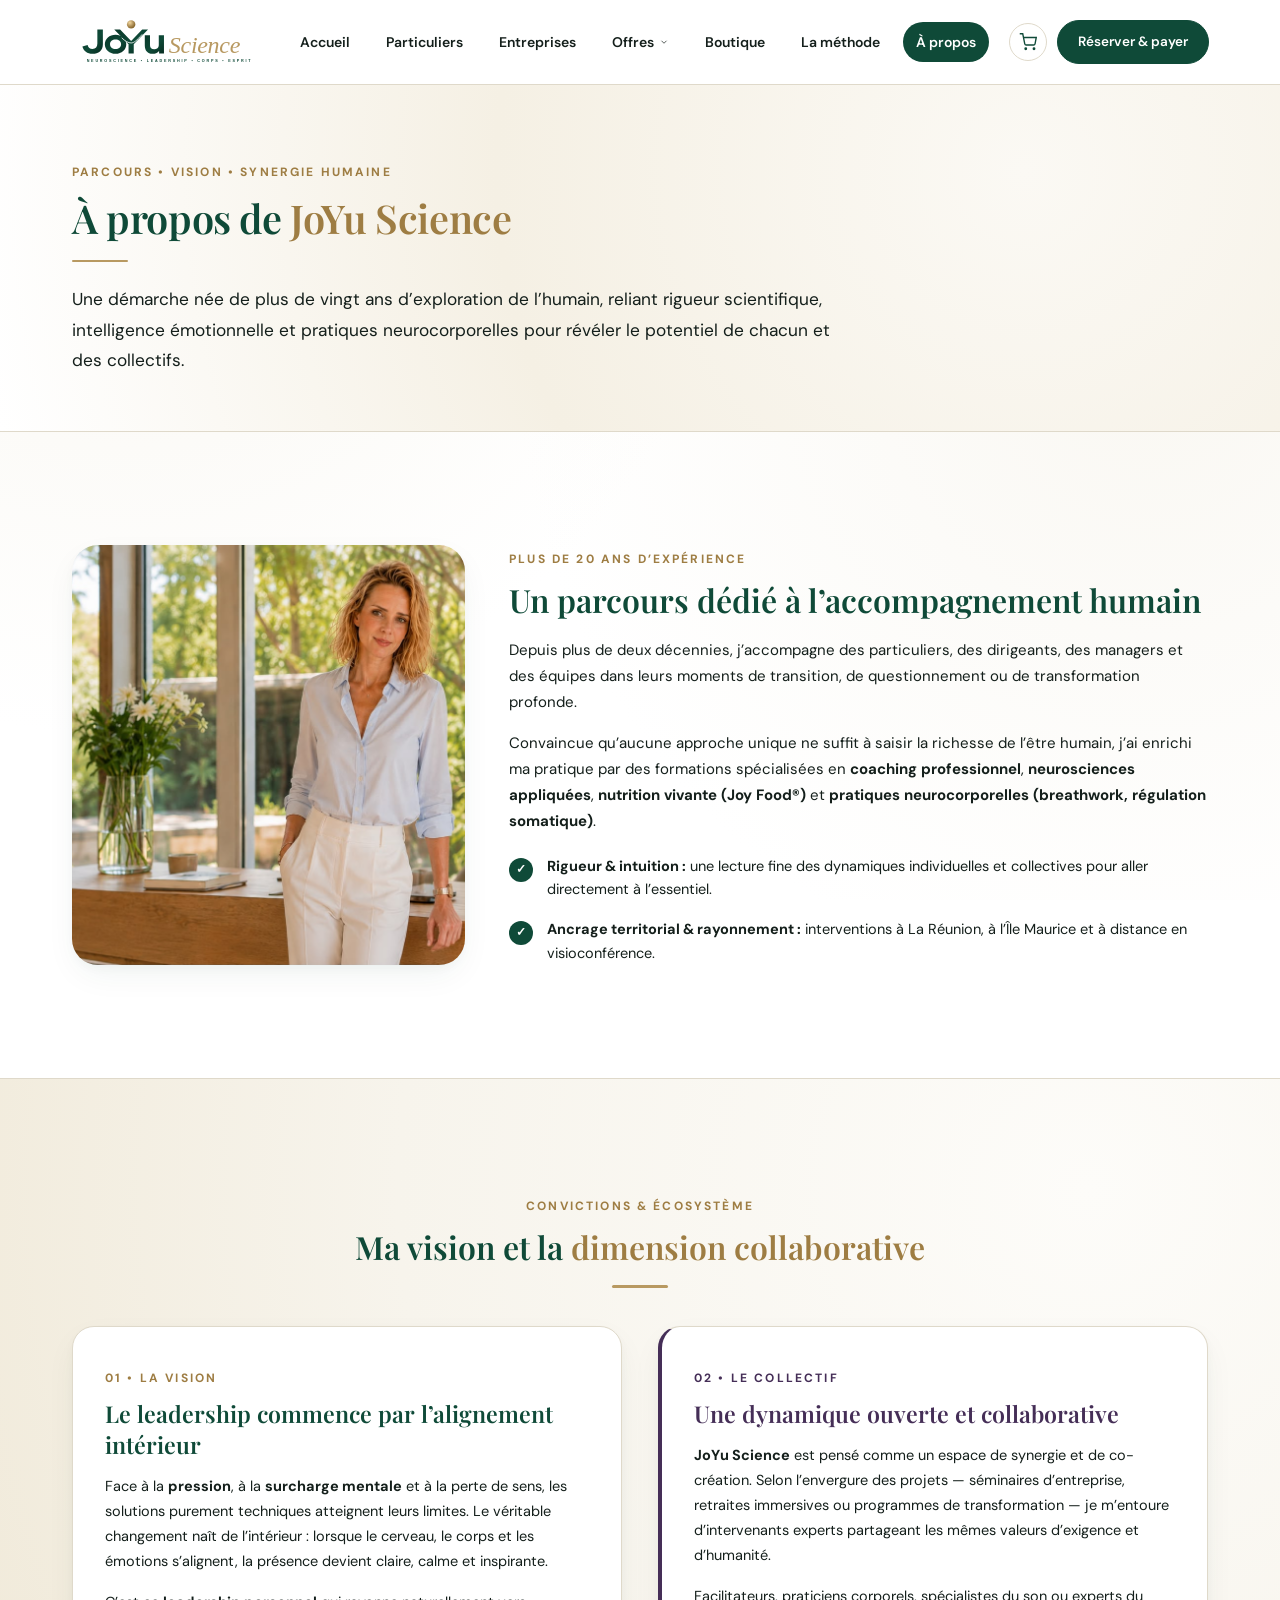
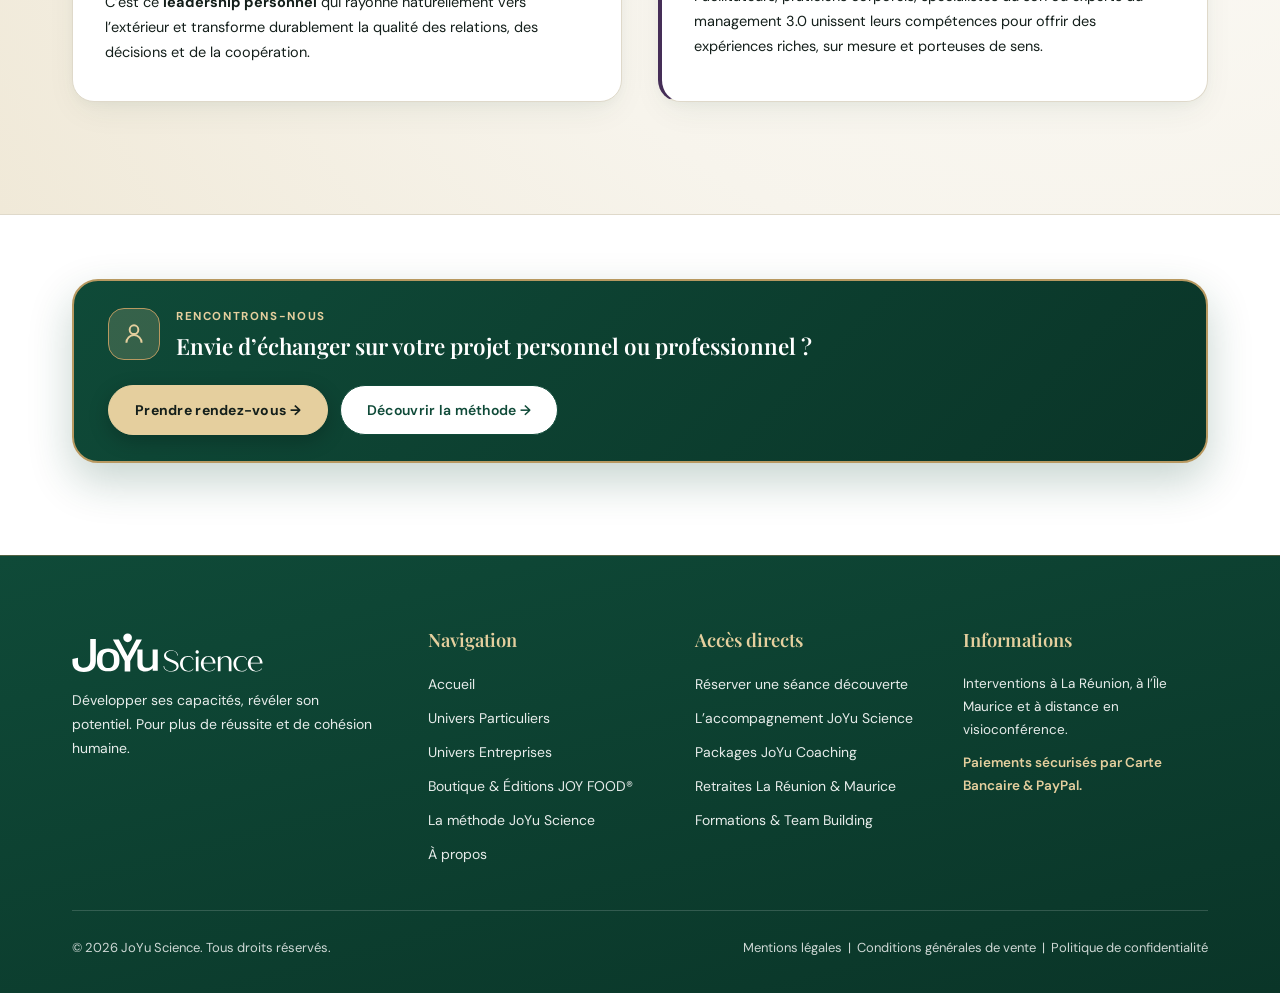
==== commit 761690c7: "mmm" ====
--- a/a-propos.html
+++ b/a-propos.html
@@ -5,9 +5,9 @@
     <meta charset="UTF-8">
     <meta name="viewport" content="width=device-width, initial-scale=1.0">
     <title>À propos — JoYu Science | Parcours, Vision &amp; Dimension Collaborative</title>
-    <meta name="description"
-        content="Découvrez l’histoire de JoYu Science, plus de 20 ans d’expérience dans l’accompagnement humain, notre vision intégrative et notre écosystème collaboratif.">
-
+    <meta name="description"content="Découvrez l’histoire de JoYu Science, plus de 20 ans d’expérience dans l’accompagnement humain, notre vision intégrative et notre écosystème collaboratif.">
+
+    <link rel="icon" type="image/svg+xml" href="assets/Logo-svg/favicon.svg">
     <link rel="stylesheet" href="style.css">
     <link rel="preconnect" href="https://fonts.googleapis.com">
     <link rel="preconnect" href="https://fonts.gstatic.com" crossorigin>
@@ -27,7 +27,7 @@
             <div class="header-inner">
                 <a href="index.html" class="brand-logo-link" title="JoYu Science — Accueil">
                     <img src="logo.svg" alt="JoYu Science — Neuroscience • Leadership • Corps • Esprit"
-                        class="brand-logo-img" onerror="this.onerror=null;this.src='1000008343_2.jpg';">
+                        class="brand-logo-img brand-logo-desktop">
                 </a>
 
                 <nav class="main-nav" aria-label="Navigation principale">
@@ -82,7 +82,7 @@
                                 </ul>
                             </li>
                             <li class="nav-item">
-                                <a href="boutique.html" class="nav-link nav-link-boutique">Boutique</a>
+                                <a href="boutique.html" class="nav-link">Boutique</a>
                             </li>
                             <li class="nav-item">
                                 <a href="methode.html" class="nav-link">La méthode</a>
@@ -246,8 +246,8 @@
             <div class="container">
                 <div class="footer-grid">
                     <div>
-                        <div class="footer-logo-box">
-                            <img src="logo.svg" alt="JoYu Science" onerror="this.onerror=null;this.src='1000008343_2.jpg';">
+                        <div>
+                            <img class="footer-logo-box" src="assets/Logo-svg/Logo_footer.svg" alt="JoYu Science">
                         </div>
                         <p style="font-size: 14px; color: rgba(255, 255, 255, 0.9); max-width: 300px;">
                             Développer ses capacités, révéler son potentiel. Pour plus de réussite et de cohésion humaine.
--- a/style.css
+++ b/style.css
@@ -131,11 +131,10 @@
 }
 
 .brand-logo-img {
+    height: 100px;
     width: auto;
-    height: 50px;
-    max-width: 220px;
+    max-width: 195px;
     object-fit: contain;
-    display: block;
     mix-blend-mode: multiply;
 }
 
@@ -337,11 +336,11 @@
 }
 
 .section-pad {
-    padding: 88px 0;
+    padding: 112px 0;
 }
 
 .section-pad-sm {
-    padding: 38px 0;
+    padding: 64px 0;
 }
 
 .bg-ivory {
@@ -574,11 +573,18 @@
 }
 
 .home-pillars-line {
-    font-size: 0.88rem;
-    font-weight: 500;
-    letter-spacing: 0.14em;
-    text-transform: uppercase;
-    color: var(--joyu-gold-light);
+    display: inline-block;
+    font-size: clamp(0.68rem, 2.8vw, 0.82rem);
+    font-weight: 700;
+    letter-spacing: 0.1em;
+    color: var(--joyu-white);
+    background: rgba(9, 49, 36, 0.65);
+    backdrop-filter: blur(8px);
+    -webkit-backdrop-filter: blur(8px);
+    border: 1px solid rgba(229, 207, 158, 0.6);
+    padding: 6px 14px;
+    border-radius: var(--radius-pill);
+    text-shadow: 0 1px 4px rgba(0, 0, 0, 0.45);
     margin-bottom: 18px;
     white-space: nowrap;
 }
@@ -1400,6 +1406,11 @@
 .check-badge-plum { background-color: var(--joyu-plum); }
 
 .calm-accordion {
+    padding-top: 14px;
+    margin-top: 8px;
+}
+
+.calm-accordion-1 {
     border-top: 1px solid var(--border-light);
     padding-top: 14px;
     margin-top: 8px;
@@ -1732,68 +1743,163 @@
 }
 
 /* --------------------------------------------------------------------------
-   8. PAGES BOUTIQUE (SYSTÈME DE FILTRAGE), MÉTHODE & RÉSERVATION
+   8. BOUTIQUE CONTEMPORAINE (FILTRAGE & ENCADRÉS HAUTE LISIBILITÉ)
    -------------------------------------------------------------------------- */
 .shop-filter-bar {
+    position: sticky;
+    top: 84px;
+    z-index: 90;
+    display: flex;
+    align-items: center;
+    justify-content: space-between;
+    gap: 12px;
+    padding: 12px 16px;
+    margin-bottom: 42px;
+    background: rgba(255, 255, 255, 0.92);
+    backdrop-filter: blur(14px);
+    -webkit-backdrop-filter: blur(14px);
+    border: 1px solid rgba(223, 217, 202, 0.9);
+    border-radius: var(--radius-xl);
+    box-shadow: 0 10px 30px -10px rgba(15, 74, 56, 0.08);
+}
+
+.filter-primary-group {
     display: flex;
     align-items: center;
     gap: 10px;
     flex-wrap: wrap;
-    padding-bottom: 24px;
-    margin-bottom: 32px;
-    border-bottom: 1px solid var(--border-light);
 }
 
 .filter-pill {
     cursor: pointer;
     display: inline-flex;
     align-items: center;
-    gap: 6px;
+    gap: 7px;
     padding: 9px 18px;
     border-radius: var(--radius-pill);
-    border: 1.5px solid var(--border-light);
-    background-color: var(--joyu-white);
+    border: 1px solid var(--border-light);
+    background-color: var(--joyu-cashmere);
     color: var(--text-dark);
     font-size: 13.5px;
     font-weight: 600;
+    letter-spacing: 0.01em;
     white-space: nowrap;
-    transition: var(--transition-fast);
+    transition: all 0.25s var(--ease-calm);
 }
 
 .filter-pill:hover {
     border-color: var(--joyu-gold-bright);
+    background-color: var(--joyu-white);
+    transform: translateY(-1px);
+}
+
+/* Menu déroulant "Par catégorie" sur Desktop */
+.shop-cat-dropdown {
+    position: relative;
+}
+
+.filter-dropdown-trigger {
+    list-style: none;
+    background-color: var(--joyu-white);
+    border-color: var(--joyu-gold-bright);
+}
+
+.filter-dropdown-trigger::-webkit-details-marker {
+    display: none;
+}
+
+.shop-cat-dropdown[open] .filter-dropdown-trigger svg {
+    transform: rotate(180deg);
+}
+
+.shop-cat-menu {
+    position: absolute;
+    top: calc(100% + 10px);
+    right: 0;
+    min-width: 260px;
+    background: var(--joyu-white);
+    border: 1px solid var(--border-light);
+    border-top: 2.5px solid var(--joyu-gold-bright);
+    border-radius: var(--radius-md);
+    box-shadow: 0 18px 42px -8px rgba(15, 74, 56, 0.16);
+    padding: 8px;
+    display: flex;
+    flex-direction: column;
+    gap: 4px;
+    z-index: 120;
+}
+
+.shop-cat-option {
+    cursor: pointer;
+    display: block;
+    padding: 10px 14px;
+    border-radius: var(--radius-sm);
+    font-size: 13.5px;
+    font-weight: 600;
+    color: var(--text-dark);
+    transition: var(--transition-fast);
+}
+
+.shop-cat-option:hover {
     background-color: var(--joyu-ivory);
-}
-
-/* État actif des pilules de filtre */
+    color: var(--joyu-green);
+}
+
+/* États actifs Desktop (Pilules principales + Sous-menu déroulant) */
 #filter-all:checked ~ .shop-filter-bar label[for="filter-all"],
+#filter-particuliers:checked ~ .shop-filter-bar label[for="filter-particuliers"] {
+    background: linear-gradient(135deg, #0f4a38 0%, #16634b 100%);
+    border-color: var(--joyu-green);
+    color: var(--joyu-white);
+    box-shadow: 0 6px 16px rgba(15, 74, 56, 0.22);
+}
+
+#filter-entreprises:checked ~ .shop-filter-bar label[for="filter-entreprises"] {
+    background: linear-gradient(135deg, #452e57 0%, #5b3d73 100%);
+    border-color: var(--joyu-plum);
+    color: var(--joyu-white);
+    box-shadow: 0 6px 16px rgba(69, 46, 87, 0.25);
+}
+
+/* Quand une sous-catégorie du menu déroulant est active */
+#filter-ibooks:checked ~ .shop-filter-bar .filter-dropdown-trigger,
+#filter-retraites:checked ~ .shop-filter-bar .filter-dropdown-trigger,
+#filter-coaching:checked ~ .shop-filter-bar .filter-dropdown-trigger,
+#filter-ateliers:checked ~ .shop-filter-bar .filter-dropdown-trigger {
+    background: linear-gradient(135deg, #0f4a38 0%, #16634b 100%);
+    border-color: var(--joyu-green);
+    color: var(--joyu-white);
+}
+
 #filter-ibooks:checked ~ .shop-filter-bar label[for="filter-ibooks"],
 #filter-retraites:checked ~ .shop-filter-bar label[for="filter-retraites"],
 #filter-coaching:checked ~ .shop-filter-bar label[for="filter-coaching"],
 #filter-ateliers:checked ~ .shop-filter-bar label[for="filter-ateliers"] {
     background-color: var(--joyu-green);
-    border-color: var(--joyu-green);
     color: var(--joyu-white);
 }
 
-#filter-particuliers:checked ~ .shop-filter-bar label[for="filter-particuliers"] {
-    background-color: var(--joyu-green);
-    border-color: var(--joyu-green);
-    color: var(--joyu-white);
-}
-
-#filter-entreprises:checked ~ .shop-filter-bar label[for="filter-entreprises"] {
-    background-color: var(--joyu-plum);
-    border-color: var(--joyu-plum);
-    color: var(--joyu-white);
-}
+/* Sélecteur Mobile masqué sur Desktop */
+.shop-mobile-dropdown {
+    display: none;
+    width: 100%;
+}
+
+/* Affichage dynamique du libellé actif dans le sélecteur mobile */
+#filter-all:checked ~ .shop-filter-bar .active-filter-name::after { content: "Tout le catalogue"; }
+#filter-particuliers:checked ~ .shop-filter-bar .active-filter-name::after { content: "Particuliers"; color: var(--joyu-green); }
+#filter-entreprises:checked ~ .shop-filter-bar .active-filter-name::after { content: "Entreprises"; color: var(--joyu-plum); }
+#filter-ibooks:checked ~ .shop-filter-bar .active-filter-name::after { content: "iBooks & JOY FOOD®"; }
+#filter-retraites:checked ~ .shop-filter-bar .active-filter-name::after { content: "Retraites & Séminaires"; }
+#filter-coaching:checked ~ .shop-filter-bar .active-filter-name::after { content: "Coaching & Formations"; }
+#filter-ateliers:checked ~ .shop-filter-bar .active-filter-name::after { content: "Ateliers & Conférences"; }
 
 .shop-category-block {
-    margin-bottom: 54px;
-    animation: calmFadeIn 0.35s var(--ease-calm);
-}
-
-/* Logique de filtrage CSS sans JavaScript */
+    margin-top: 24px;
+    margin-bottom: 92px;
+    animation: calmFadeIn 0.4s var(--ease-calm);
+}
+
 #filter-particuliers:checked ~ .shop-category-block:not(.cat-particuliers),
 #filter-entreprises:checked ~ .shop-category-block:not(.cat-entreprises),
 #filter-ibooks:checked ~ .shop-category-block:not(.cat-ibooks),
@@ -1803,6 +1909,355 @@
     display: none;
 }
 
+/* En-tête de section boutique */
+.shop-section-head {
+    display: flex;
+    align-items: center;
+    gap: 16px;
+    margin-bottom: 24px;
+    padding-bottom: 14px;
+    border-bottom: 1.5px solid var(--border-light);
+}
+
+.shop-num-badge {
+    width: 44px;
+    height: 44px;
+    border-radius: 14px;
+    background-color: var(--joyu-green);
+    color: var(--joyu-white);
+    font-family: var(--font-heading);
+    font-size: 1.15rem;
+    font-weight: 700;
+    display: inline-flex;
+    align-items: center;
+    justify-content: center;
+    flex-shrink: 0;
+    border: 1.5px solid var(--joyu-gold-bright);
+}
+
+.shop-num-badge.plum {
+    background-color: var(--joyu-plum);
+}
+
+.shop-section-sub {
+    font-size: 14.5px;
+    font-weight: 500;
+    color: var(--text-body);
+    margin-top: 2px;
+}
+
+/* Encadré vedette (Spotlight Card) */
+.shop-spotlight-card {
+    background: linear-gradient(155deg, #fbf9f4 0%, #f5efe0 100%);
+    border: 2px solid var(--joyu-gold-bright);
+    border-radius: var(--radius-xl);
+    overflow: hidden;
+    box-shadow: 0 16px 40px rgba(15, 74, 56, 0.1);
+    margin-bottom: 22px;
+}
+
+.shop-spotlight-card.plum-spotlight {
+    background: linear-gradient(155deg, #fbf9fc 0%, #f3edf7 100%);
+    border-color: var(--joyu-plum);
+    box-shadow: 0 16px 40px rgba(69, 46, 87, 0.12);
+}
+
+.shop-spotlight-ribbon {
+    background-color: var(--joyu-green);
+    color: var(--joyu-gold-light);
+    font-size: 12px;
+    font-weight: 700;
+    letter-spacing: 0.16em;
+    text-transform: uppercase;
+    text-align: center;
+    padding: 8px 16px;
+}
+
+.shop-spotlight-ribbon.plum {
+    background-color: var(--joyu-plum);
+    color: var(--joyu-gold-light);
+}
+
+.shop-spotlight-grid {
+    display: grid;
+    grid-template-columns: 0.85fr 1.15fr;
+    align-items: stretch;
+}
+
+.shop-spotlight-media {
+    min-height: 250px;
+    background-color: var(--joyu-cashmere);
+    overflow: hidden;
+}
+
+.shop-spotlight-media img {
+    width: 100%;
+    height: 100%;
+    object-fit: cover;
+    object-position: center 25%;
+}
+
+.shop-spotlight-body {
+    padding: 30px 32px;
+    display: flex;
+    flex-direction: column;
+    justify-content: center;
+}
+
+.shop-spotlight-footer {
+    margin-top: 22px;
+    padding-top: 18px;
+    border-top: 1px solid var(--border-light);
+    display: flex;
+    align-items: center;
+    justify-content: space-between;
+    gap: 16px;
+    flex-wrap: wrap;
+}
+
+/* Grilles et encadrés horizontaux compacts */
+.shop-2col-grid {
+    display: grid;
+    grid-template-columns: repeat(2, 1fr);
+    gap: 20px;
+}
+
+.shop-cards-stack {
+    display: flex;
+    flex-direction: column;
+    gap: 16px;
+}
+
+.shop-row-card {
+    position: relative;
+    background-color: var(--joyu-white);
+    border: 1.5px solid var(--border-light);
+    border-radius: var(--radius-card);
+    padding: 16px;
+    display: grid;
+    grid-template-columns: 112px 1fr auto;
+    gap: 18px;
+    align-items: center;
+    box-shadow: var(--shadow-card);
+    transition: var(--transition);
+}
+
+.shop-row-card:hover {
+    border-color: var(--joyu-gold-bright);
+    transform: translateY(-2px);
+    box-shadow: var(--shadow-hover);
+}
+
+.shop-row-card.highlighted-gold {
+    border: 2px solid var(--joyu-gold-bright);
+    background-color: var(--joyu-cashmere);
+}
+
+.shop-row-card.highlighted-green {
+    border: 2px solid var(--joyu-green);
+    background-color: var(--joyu-cashmere);
+}
+
+.shop-row-card.plum-card {
+    border-left: 4px solid var(--joyu-plum);
+}
+
+.shop-row-media {
+    width: 112px;
+    height: 112px;
+    border-radius: var(--radius-md);
+    overflow: hidden;
+    background-color: var(--joyu-cashmere);
+}
+
+.shop-row-media img {
+    width: 100%;
+    height: 100%;
+    object-fit: cover;
+    object-position: center 25%;
+}
+
+.shop-row-body {
+    min-width: 0;
+}
+
+.shop-row-action {
+    display: flex;
+    flex-direction: column;
+    align-items: flex-end;
+    justify-content: center;
+    gap: 10px;
+    padding-left: 16px;
+    border-left: 1px solid var(--border-light);
+    min-width: 155px;
+    text-align: right;
+}
+
+/* Cartes grand format (Retraites & Séminaires) */
+.shop-feature-box {
+    position: relative;
+    background-color: var(--joyu-white);
+    border: 1.5px solid var(--border-light);
+    border-radius: var(--radius-card);
+    overflow: hidden;
+    display: flex;
+    flex-direction: column;
+    box-shadow: var(--shadow-card);
+    transition: var(--transition);
+}
+
+.shop-feature-box:hover {
+    border-color: var(--joyu-gold-bright);
+    transform: translateY(-3px);
+    box-shadow: var(--shadow-hover);
+}
+
+.shop-feature-box.plum-box {
+    border-top: 4px solid var(--joyu-plum);
+}
+
+.shop-feature-media {
+    width: 100%;
+    height: 220px;
+    overflow: hidden;
+}
+
+.shop-feature-media img {
+    width: 100%;
+    height: 100%;
+    object-fit: cover;
+    object-position: center 25%;
+}
+
+.shop-feature-body {
+    padding: 26px 24px;
+    display: flex;
+    flex-direction: column;
+    flex: 1;
+}
+
+.shop-feature-footer {
+    margin-top: auto;
+    padding-top: 18px;
+    border-top: 1px solid var(--border-light);
+    display: flex;
+    align-items: center;
+    justify-content: space-between;
+    gap: 14px;
+    flex-wrap: wrap;
+}
+
+/* Badges, Titres, Prix & Boutons haute lisibilité */
+.shop-corner-badge {
+    position: absolute;
+    top: 12px;
+    right: 14px;
+    z-index: 2;
+    font-size: 11px;
+    font-weight: 700;
+    letter-spacing: 0.1em;
+    text-transform: uppercase;
+    padding: 5px 12px;
+    border-radius: var(--radius-pill);
+}
+
+.shop-corner-badge.gold {
+    background-color: var(--joyu-gold-light);
+    color: #141f1b;
+    border: 1px solid var(--joyu-gold-bright);
+}
+
+.shop-corner-badge.green {
+    background-color: var(--joyu-green);
+    color: var(--joyu-white);
+}
+
+.shop-corner-badge.plum {
+    background-color: var(--joyu-plum);
+    color: var(--joyu-white);
+}
+
+.shop-tag {
+    display: inline-block;
+    font-size: 12px;
+    font-weight: 700;
+    letter-spacing: 0.08em;
+    text-transform: uppercase;
+    margin-bottom: 6px;
+}
+
+.shop-tag.green { color: var(--joyu-green); }
+.shop-tag.plum { color: var(--joyu-plum); }
+
+.shop-card-title {
+    font-family: var(--font-heading);
+    font-size: 1.24rem;
+    font-weight: 700;
+    line-height: 1.28;
+    color: var(--text-dark);
+    margin-bottom: 6px;
+}
+
+.shop-card-title-lg {
+    font-family: var(--font-heading);
+    font-size: 1.55rem;
+    font-weight: 700;
+    line-height: 1.25;
+    color: var(--joyu-green);
+    margin-bottom: 10px;
+}
+
+.plum-text {
+    color: var(--joyu-plum) !important;
+}
+
+.shop-card-desc {
+    font-size: 15px;
+    line-height: 1.58;
+    color: var(--text-dark);
+}
+
+.shop-price-block {
+    display: flex;
+    flex-direction: column;
+}
+
+.shop-price-value {
+    font-family: var(--font-heading);
+    font-size: 1.65rem;
+    font-weight: 700;
+    line-height: 1.15;
+    color: var(--joyu-green);
+}
+
+.shop-price-meta {
+    font-size: 13px;
+    font-weight: 600;
+    color: var(--text-body);
+    margin-top: 2px;
+}
+
+.shop-btn-lg {
+    padding: 14px 28px;
+    font-size: 15px;
+    font-weight: 700;
+}
+
+.shop-btn-md {
+    padding: 12px 24px;
+    font-size: 14.5px;
+    font-weight: 700;
+}
+
+.shop-btn-sm {
+    padding: 10px 20px;
+    font-size: 14px;
+    font-weight: 700;
+}
+
+/* --------------------------------------------------------------------------
+   8B. BOUTIQUE CLASSIQUE, BANNIÈRES & RÉSERVATION (CHECKOUT)
+   -------------------------------------------------------------------------- */
 .page-banner {
     background: var(--joyu-calm-banner);
     border-bottom: 1px solid var(--border-light);
@@ -2033,11 +2488,12 @@
     border-bottom: 1px solid rgba(255, 255, 255, 0.16);
 }
 
-.footer-logo-box {
-    display: inline-block;
-    background-color: var(--joyu-white);
-    padding: 10px 18px;
-    border-radius: var(--radius-md);
+.site-footer .footer-grid > div:first-child img,
+.footer-logo-box img {
+    height: 48px;
+    width: auto;
+    max-width: 210px;
+    object-fit: contain;
     margin-bottom: 16px;
 }
 
@@ -2085,7 +2541,7 @@
 }
 
 /* --------------------------------------------------------------------------
-   10. RESPONSIVE TABLETTE (<= 1024PX) & MOBILE (<= 860PX / 540PX)
+   10. RESPONSIVE TABLETTE (<= 1024PX) & MOBILE (<= 860PX / 540PX / 420PX)
    -------------------------------------------------------------------------- */
 @media (max-width: 1024px) {
     .container {
@@ -2209,10 +2665,6 @@
     .header-inner {
         height: 74px;
         padding: 0 20px;
-    }
-
-    .brand-logo-img {
-        height: 44px;
     }
 
     .header-cta-wrap {
@@ -2397,14 +2849,6 @@
         grid-template-columns: 1fr;
     }
 
-    /* Barre de filtres boutique défilante horizontalement sur mobile */
-    .shop-filter-bar {
-        flex-wrap: nowrap;
-        overflow-x: auto;
-        -webkit-overflow-scrolling: touch;
-        padding-bottom: 14px;
-    }
-
     .carousel-offer-card {
         flex: 0 0 76%;
         min-width: 240px;
@@ -2432,6 +2876,239 @@
     .christie-photo {
         height: 300px;
     }
+
+    /* --- BOUTIQUE SUR MOBILE & TABLETTE (<= 860PX) --- */
+    .boutique-filter-shell,
+    .shop-category-block {
+        width: 100%;
+        max-width: 100%;
+        overflow: hidden;
+    }
+
+/* Respiration harmonieuse des sections sur mobile */
+    .section-pad {
+        padding: 76px 0;
+    }
+
+    .section-pad-sm {
+        padding: 46px 0;
+    }
+
+    .shop-category-block {
+        margin-top: 12px;
+        margin-bottom: 64px;
+    }
+
+    /* Barre de filtres remontée et détachée de la première carte sur mobile */
+    .boutique-filter-shell {
+        padding-top: 0;
+        margin-top: -14px;
+    }
+
+    .shop-filter-bar {
+        position: relative;
+        top: auto;
+        z-index: 20;
+        padding: 10px 12px;
+        margin-bottom: 34px;
+        border-radius: var(--radius-md);
+        display: block;
+    }
+
+    .filter-primary-group,
+    .shop-cat-dropdown {
+        display: none;
+    }
+
+    .shop-mobile-dropdown {
+        display: block;
+        width: 100%;
+    }
+
+    .shop-mobile-trigger {
+        list-style: none;
+        cursor: pointer;
+        width: 100%;
+        display: flex;
+        align-items: center;
+        justify-content: space-between;
+        gap: 10px;
+        padding: 10px 14px;
+        background-color: var(--joyu-cashmere);
+        border: 1.5px solid var(--joyu-gold-bright);
+        border-radius: var(--radius-sm);
+        font-size: 14px;
+        color: var(--text-dark);
+    }
+
+    .shop-mobile-trigger::-webkit-details-marker {
+        display: none;
+    }
+
+    .mobile-filter-status {
+        display: inline-flex;
+        align-items: center;
+        gap: 8px;
+        color: var(--joyu-green);
+    }
+
+    .mobile-filter-status span {
+        font-weight: 600;
+        color: var(--text-muted);
+    }
+
+    .shop-mobile-dropdown[open] .mobile-chev {
+        transform: rotate(180deg);
+    }
+
+    .shop-mobile-menu {
+        margin-top: 8px;
+        padding: 8px;
+        background-color: var(--joyu-white);
+        border: 1px solid var(--border-light);
+        border-radius: var(--radius-sm);
+        display: flex;
+        flex-direction: column;
+        gap: 4px;
+    }
+
+    .mobile-filter-sep {
+        font-size: 11px;
+        font-weight: 700;
+        text-transform: uppercase;
+        letter-spacing: 0.12em;
+        color: var(--joyu-gold);
+        padding: 8px 12px 4px;
+    }
+
+    .mobile-filter-opt {
+        cursor: pointer;
+        display: block;
+        padding: 10px 12px;
+        border-radius: 8px;
+        font-size: 14px;
+        font-weight: 600;
+        color: var(--text-dark);
+    }
+
+    .mobile-filter-opt.green-opt { color: var(--joyu-green); }
+    .mobile-filter-opt.plum-opt { color: var(--joyu-plum); }
+
+    #filter-all:checked ~ .shop-filter-bar .mobile-filter-opt[for="filter-all"],
+    #filter-particuliers:checked ~ .shop-filter-bar .mobile-filter-opt[for="filter-particuliers"],
+    #filter-ibooks:checked ~ .shop-filter-bar .mobile-filter-opt[for="filter-ibooks"],
+    #filter-retraites:checked ~ .shop-filter-bar .mobile-filter-opt[for="filter-retraites"],
+    #filter-coaching:checked ~ .shop-filter-bar .mobile-filter-opt[for="filter-coaching"],
+    #filter-ateliers:checked ~ .shop-filter-bar .mobile-filter-opt[for="filter-ateliers"] {
+        background-color: var(--joyu-green);
+        color: var(--joyu-white);
+    }
+
+    #filter-entreprises:checked ~ .shop-filter-bar .mobile-filter-opt[for="filter-entreprises"] {
+        background-color: var(--joyu-plum);
+        color: var(--joyu-white);
+    }
+
+    /* Grilles et encadrés boutique alignés proprement sans débordement à droite */
+    .shop-spotlight-grid,
+    .shop-2col-grid {
+        grid-template-columns: 1fr;
+        gap: 18px;
+        width: 100%;
+    }
+
+    .shop-spotlight-media {
+        width: 100%;
+        height: 210px;
+        min-height: 210px;
+    }
+
+    .shop-spotlight-media img,
+    .shop-feature-media img {
+        width: 100%;
+        height: 100%;
+        object-fit: cover;
+        object-position: center 25%;
+    }
+
+    .shop-spotlight-body {
+        padding: 22px 18px;
+    }
+
+    /* Passage des .shop-row-card (y compris .plum-card) en carte verticale harmonieuse */
+    .shop-row-card,
+    .shop-row-card.plum-card {
+        display: flex;
+        flex-direction: column;
+        align-items: stretch;
+        gap: 0;
+        padding: 0;
+        width: 100%;
+        max-width: 100%;
+        min-width: 0;
+        overflow: hidden;
+    }
+
+    .shop-row-media {
+        width: 100%;
+        height: 185px;
+        border-radius: 0;
+        flex-shrink: 0;
+    }
+
+    .shop-row-media img {
+        width: 100%;
+        height: 100%;
+        object-fit: cover;
+        object-position: center 25%;
+    }
+
+    .shop-row-body {
+        padding: 18px 18px 14px;
+        width: 100%;
+        min-width: 0;
+        overflow-wrap: break-word;
+        word-wrap: break-word;
+    }
+
+    .shop-row-card .shop-corner-badge {
+        top: 12px;
+        right: 12px;
+    }
+
+    .shop-row-action,
+    .shop-spotlight-footer,
+    .shop-feature-footer {
+        width: 100%;
+        min-width: 0;
+        display: flex;
+        flex-direction: row;
+        align-items: center;
+        justify-content: space-between;
+        gap: 12px;
+        border-left: none;
+        border-top: 1px solid var(--border-light);
+        padding: 14px 18px 18px;
+        margin-top: auto;
+        text-align: left;
+    }
+
+    .shop-spotlight-footer,
+    .shop-feature-footer {
+        padding: 16px 0 0;
+    }
+
+    .shop-price-value {
+        font-size: 1.48rem;
+    }
+
+    .shop-btn-lg,
+    .shop-btn-md,
+    .shop-btn-sm {
+        padding: 11px 18px;
+        font-size: 13.5px;
+        flex-shrink: 0;
+    }
 }
 
 @media (max-width: 540px) {
@@ -2496,6 +3173,23 @@
 
     .christie-photo {
         height: 250px;
+    }
+}
+
+@media (max-width: 420px) {
+    .shop-row-action,
+    .shop-spotlight-footer,
+    .shop-feature-footer {
+        flex-direction: column;
+        align-items: stretch;
+        gap: 12px;
+    }
+
+    .shop-row-action .btn,
+    .shop-spotlight-footer .btn,
+    .shop-feature-footer .btn {
+        width: 100%;
+        text-align: center;
     }
 }
 
